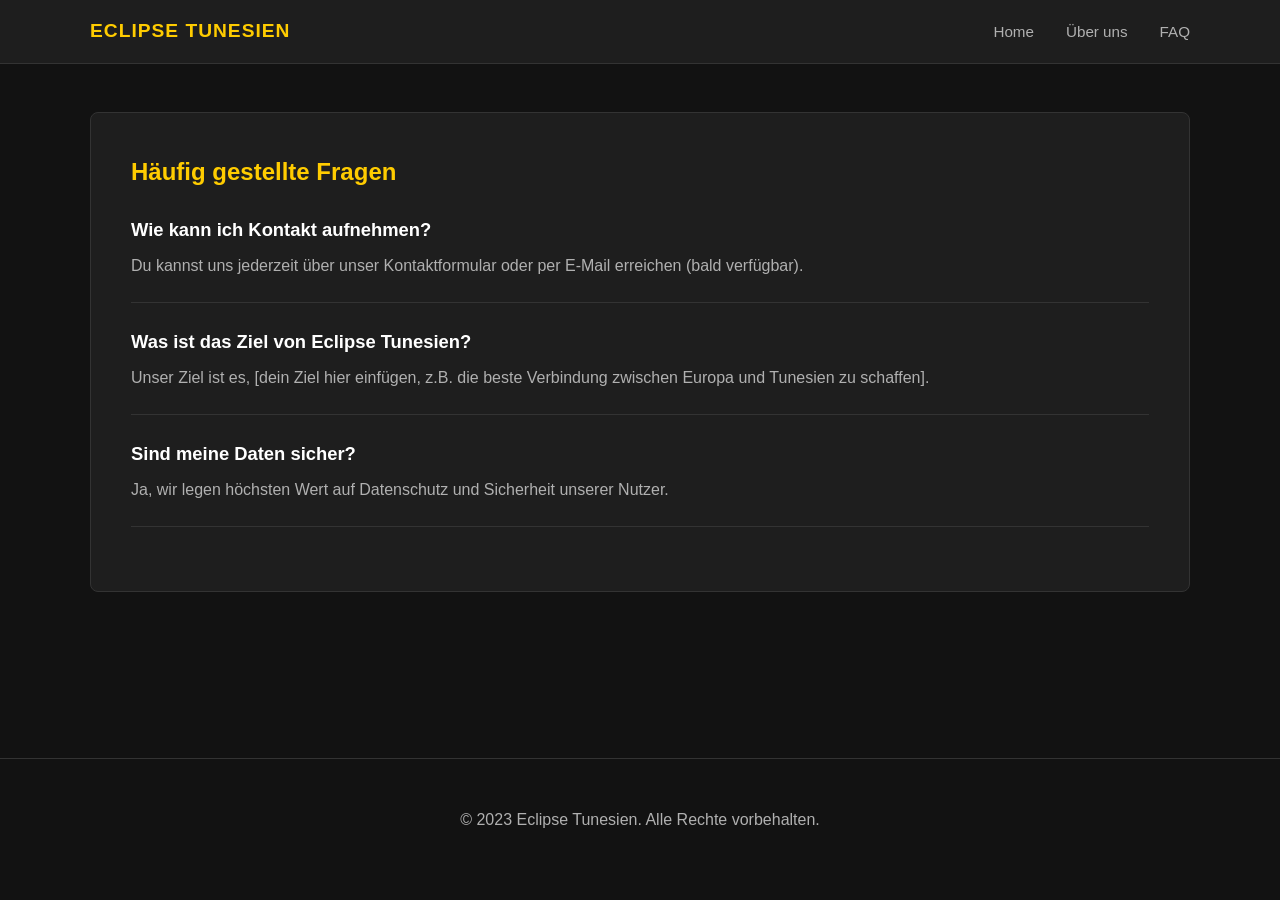
==== faq.html @ 624659aa "First draft to see if it works. Added index.html, style.css, ueber-uns.html and faq.html files." ====
<!DOCTYPE html>
<html lang="de">
<head>
    <meta charset="UTF-8">
    <meta name="viewport" content="width=device-width, initial-scale=1.0">
    <title>Eclipse Tunesien | FAQ</title>
    <link rel="stylesheet" href="style.css">
</head>
<body>
    <header>
        <nav>
            <div class="logo">Eclipse Tunesien</div>
            <ul>
                <li><a href="index.html">Home</a></li>
                <li><a href="ueber-uns.html">Über uns</a></li>
                <li><a href="faq.html">FAQ</a></li>
            </ul>
        </nav>
    </header>

    <main>
        <section class="content-card">
            <h1>Häufig gestellte Fragen</h1>
            
            <div class="faq-item">
                <h3>Wie kann ich Kontakt aufnehmen?</h3>
                <p>Du kannst uns jederzeit über unser Kontaktformular oder per E-Mail erreichen (bald verfügbar).</p>
            </div>

            <div class="faq-item">
                <h3>Was ist das Ziel von Eclipse Tunesien?</h3>
                <p>Unser Ziel ist es, [dein Ziel hier einfügen, z.B. die beste Verbindung zwischen Europa und Tunesien zu schaffen].</p>
            </div>

            <div class="faq-item">
                <h3>Sind meine Daten sicher?</h3>
                <p>Ja, wir legen höchsten Wert auf Datenschutz und Sicherheit unserer Nutzer.</p>
            </div>
        </section>
    </main>

    <footer>
        <p>&copy; 2023 Eclipse Tunesien. Alle Rechte vorbehalten.</p>
    </footer>
</body>
</html>
---- style.css ----
/* Modernes & Schlichtes Farb-Theme: Dunkelgrau, Weiß, Gelb */
:root {
    --primary-bg: #121212;       /* Sehr dunkles Grau (Hintergrund) */
    --secondary-bg: #1e1e1e;     /* Etwas helleres Grau (Cards/Nav) */
    --accent-color: #ffcc00;     /* Modernes, sattes Gelb */
    --text-main: #ffffff;        /* Reinweiß für Haupttext */
    --text-muted: #b0b0b0;       /* Hellgrau für Nebentext */
    --border-color: #333333;     /* Dunkle Trennlinien */
}

* {
    margin: 0;
    padding: 0;
    box-sizing: border-box;
}

body {
    font-family: 'Inter', -apple-system, BlinkMacSystemFont, 'Segoe UI', Roboto, sans-serif;
    line-height: 1.6;
    color: var(--text-main);
    background-color: var(--primary-bg);
    display: flex;
    flex-direction: column;
    min-height: 100vh;
}

/* Header & Navigation */
header {
    background-color: var(--secondary-bg);
    padding: 1rem 0;
    border-bottom: 1px solid var(--border-color);
}

nav {
    display: flex;
    justify-content: space-between;
    align-items: center;
    width: 90%;
    max-width: 1100px;
    margin: 0 auto;
}

.logo {
    font-size: 1.2rem;
    font-weight: 700;
    color: var(--accent-color);
    text-transform: uppercase;
    letter-spacing: 1px;
}

nav ul {
    display: flex;
    list-style: none;
}

nav ul li {
    margin-left: 2rem;
}

nav ul li a {
    color: var(--text-muted);
    text-decoration: none;
    font-size: 0.95rem;
    font-weight: 500;
    transition: color 0.2s ease;
}

nav ul li a:hover {
    color: var(--accent-color);
}

/* Main Content */
main {
    flex: 1;
    width: 90%;
    max-width: 1100px;
    margin: 3rem auto;
}

.hero {
    text-align: left; /* Schlichtere Ausrichtung */
    padding: 4rem 2rem;
    background-color: var(--secondary-bg);
    border-radius: 8px;
    margin-bottom: 2rem;
    border: 1px solid var(--border-color);
}

.hero h1 {
    font-size: 2.5rem;
    margin-bottom: 1rem;
    color: var(--text-main);
}

.hero p {
    font-size: 1.1rem;
    color: var(--text-muted);
}

.content-card {
    background-color: var(--secondary-bg);
    padding: 2.5rem;
    border-radius: 8px;
    border: 1px solid var(--border-color);
}

h1, h2, h3 {
    margin-bottom: 1.5rem;
    color: var(--text-main);
}

/* Akzent für Überschriften in Cards */
.content-card h1, .content-card h2 {
    color: var(--accent-color);
}

p {
    margin-bottom: 1.2rem;
    font-size: 1rem;
    color: var(--text-muted);
}

/* FAQ Styles */
.faq-item {
    margin-bottom: 1.5rem;
    padding-bottom: 1.5rem;
    border-bottom: 1px solid var(--border-color);
}

.faq-item h3 {
    color: var(--text-main);
    font-size: 1.15rem;
    margin-bottom: 0.5rem;
}

.faq-item p {
    margin-bottom: 0;
}

/* Footer */
footer {
    text-align: center;
    padding: 3rem 0;
    font-size: 0.85rem;
    color: var(--text-muted);
    border-top: 1px solid var(--border-color);
}

/* Responsive Design */
@media (max-width: 768px) {
    nav {
        flex-direction: column;
    }
    nav ul {
        margin-top: 1rem;
    }
    nav ul li {
        margin: 0 0.8rem;
    }
    .hero {
        text-align: center;
        padding: 3rem 1rem;
    }
    .hero h1 {
        font-size: 2rem;
    }
}
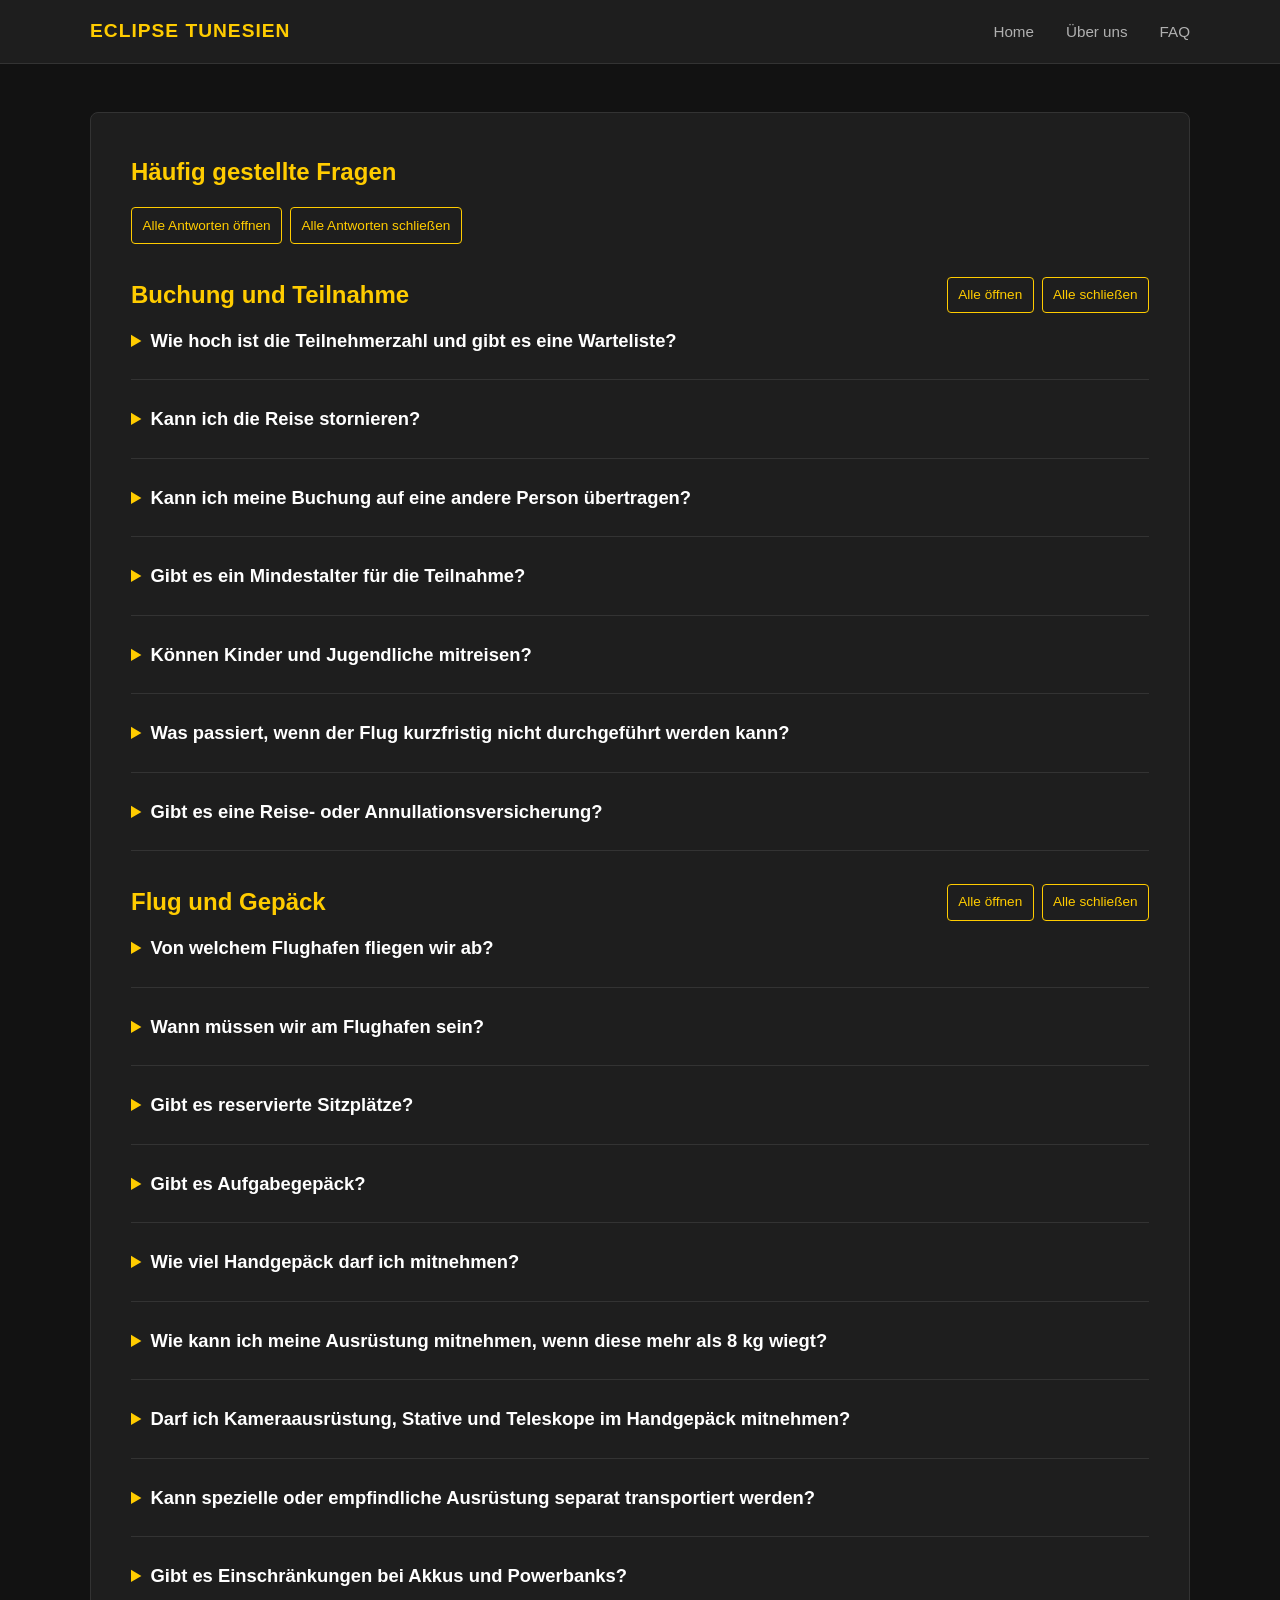
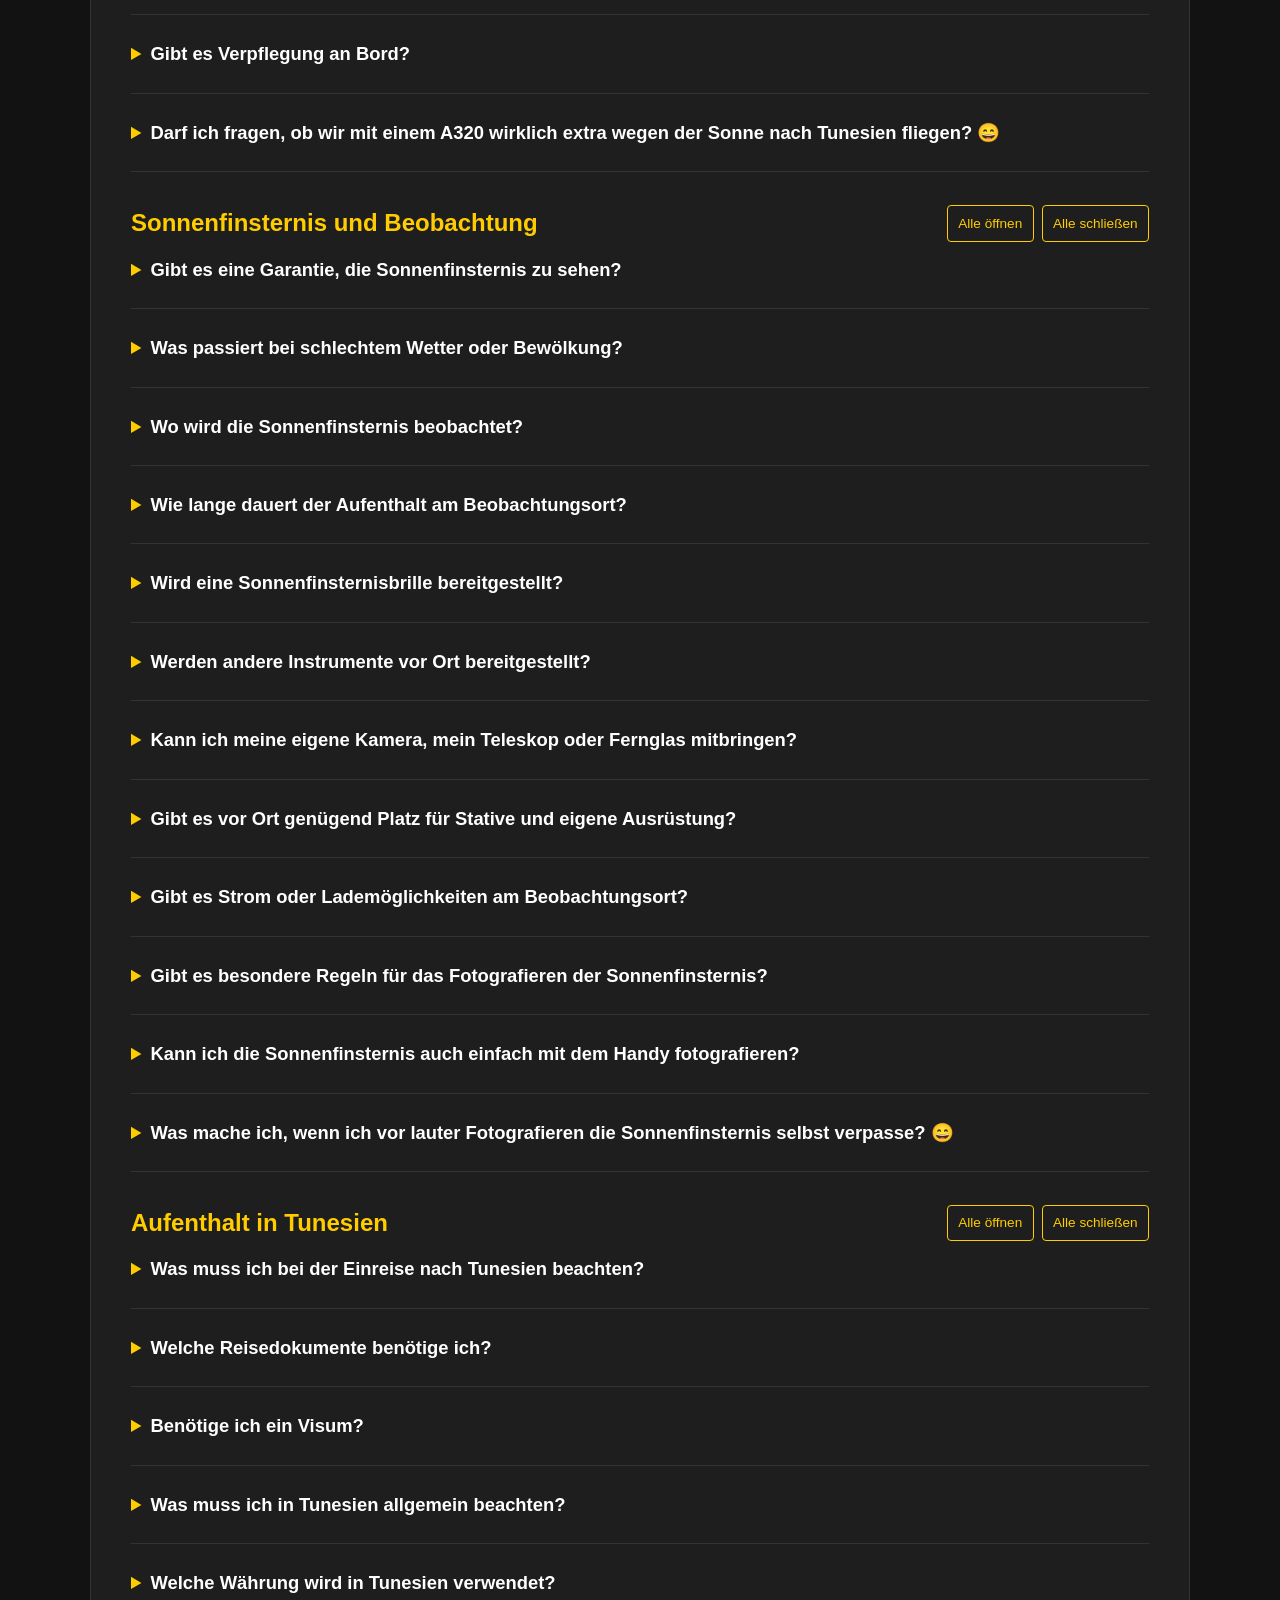
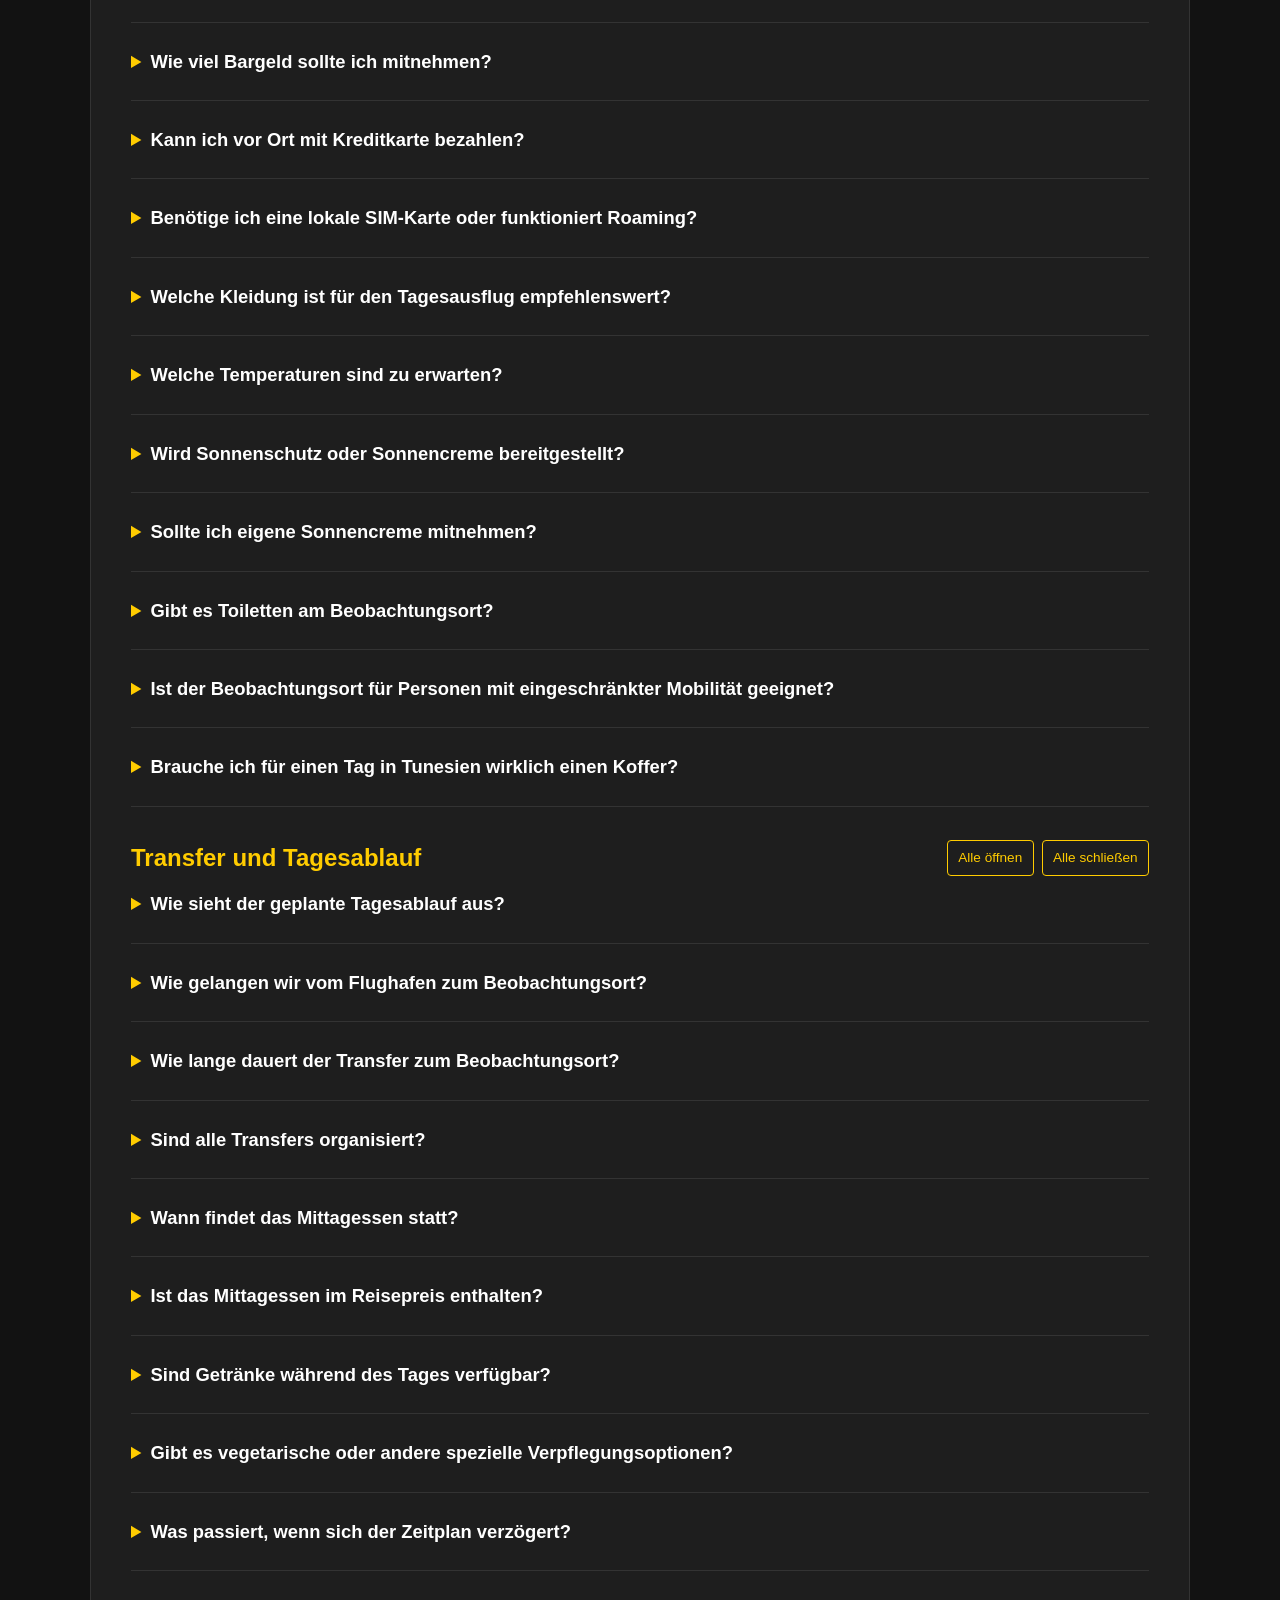
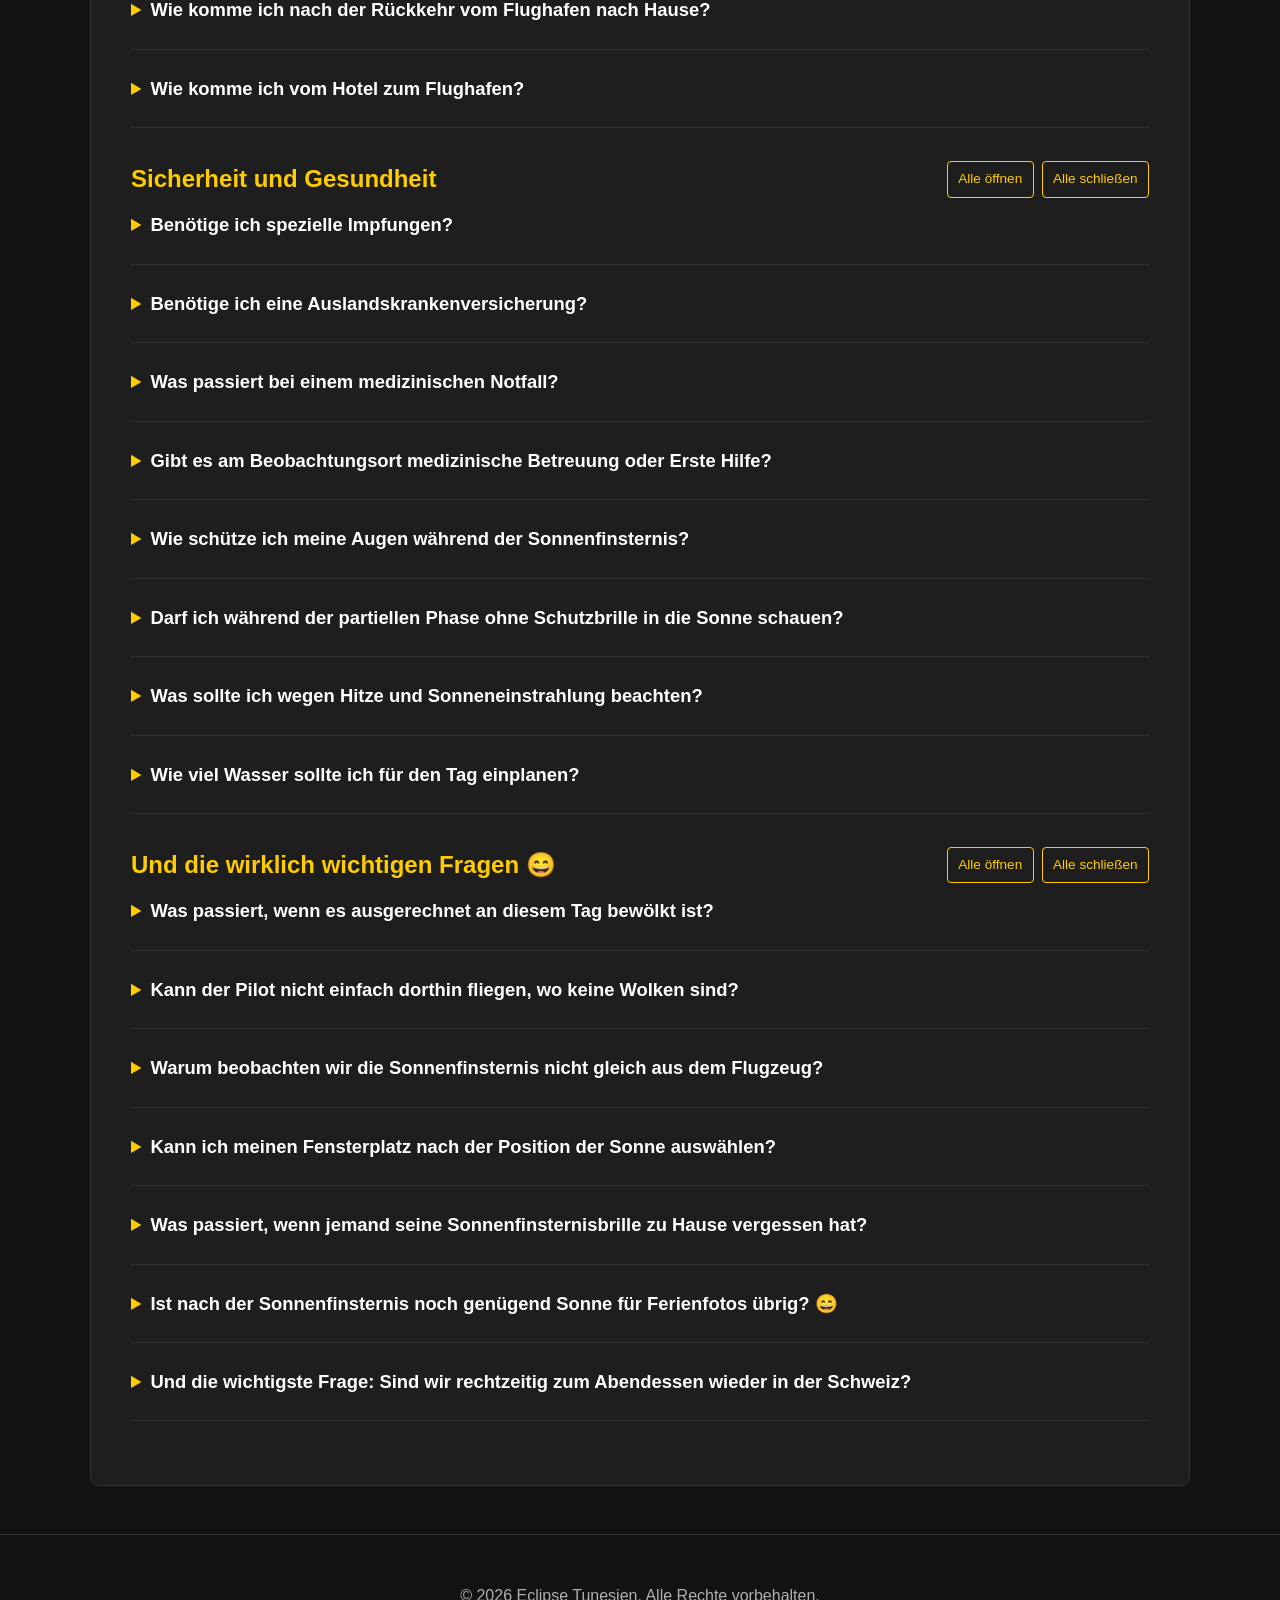
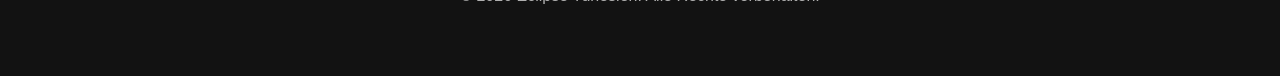
==== commit 0864111d: "Update FAQ section and styles; change copyright year to 2026" ====
--- a/faq.html
+++ b/faq.html
@@ -21,26 +21,388 @@
     <main>
         <section class="content-card">
             <h1>Häufig gestellte Fragen</h1>
-            
-            <div class="faq-item">
-                <h3>Wie kann ich Kontakt aufnehmen?</h3>
-                <p>Du kannst uns jederzeit über unser Kontaktformular oder per E-Mail erreichen (bald verfügbar).</p>
+            <div class="faq-controls faq-controls-global" role="group" aria-label="Alle FAQ-Antworten">
+                <button type="button" data-faq-action="open" data-faq-scope="all">Alle Antworten öffnen</button>
+                <button type="button" data-faq-action="close" data-faq-scope="all">Alle Antworten schließen</button>
             </div>
 
-            <div class="faq-item">
-                <h3>Was ist das Ziel von Eclipse Tunesien?</h3>
-                <p>Unser Ziel ist es, [dein Ziel hier einfügen, z.B. die beste Verbindung zwischen Europa und Tunesien zu schaffen].</p>
-            </div>
-
-            <div class="faq-item">
-                <h3>Sind meine Daten sicher?</h3>
-                <p>Ja, wir legen höchsten Wert auf Datenschutz und Sicherheit unserer Nutzer.</p>
-            </div>
+            <section class="faq-category" aria-labelledby="faq-buchung">
+                <div class="faq-category-header">
+                    <h2 id="faq-buchung">Buchung und Teilnahme</h2>
+                    <div class="faq-controls" role="group" aria-label="Antworten in Buchung und Teilnahme">
+                        <button type="button" data-faq-action="open">Alle öffnen</button>
+                        <button type="button" data-faq-action="close">Alle schließen</button>
+                    </div>
+                </div>
+                <details class="faq-item">
+                    <summary>Wie hoch ist die Teilnehmerzahl und gibt es eine Warteliste?</summary>
+                    <p>Die Anzahl Plätze ist auf 180 Personen begrenzt. Die Anmeldungen werden in der Reihenfolge ihres Zahlungseingangs berücksichtigt. Sobald der Flug ausgebucht ist, können wir keine weiteren Anmeldungen mehr entgegen nehmen.</p>
+                </details>
+                <details class="faq-item">
+                    <summary>Kann ich die Reise stornieren?</summary>
+                    <p>Die Anmeldung ist verbindlich, ein Rücktritt berechtigt nicht zur Rückerstattung der Kosten. Dafür empfehlen wir eine Reiseversicherung abzuschliessen. Wenn keine vorhanden ist, kann über Globetrotter diese dazugebucht werden.</p>
+                </details>
+                <details class="faq-item">
+                    <summary>Kann ich meine Buchung auf eine andere Person übertragen?</summary>
+                    <p>TBD</p>
+                </details>
+                <details class="faq-item">
+                    <summary>Gibt es ein Mindestalter für die Teilnahme?</summary>
+                    <p>Ein Mindestalter gibt es nicht, Minderjährige müssen einfach von mindestens einer Volljährigen Person begleitet werden. Unter 6 Jahren wird man aber vom Ereignis nicht genug mitbekommen, und die Reise könnte zu Anstrengend sein. Wir raten daher eher davon ab, ist aber ihn ihrem Ermessen.</p>
+                </details>
+                <details class="faq-item">
+                    <summary>Können Kinder und Jugendliche mitreisen?</summary>
+                    <p>Ja! Ab 6 Jahren kann diese Reise sicher auch für Kinder interessant sein. Wichtig ist einfach, dass sie von mindestens einer Volljährigen Person begleitet wird, welche die Verantwortung übernimmt.</p>
+                </details>
+                <details class="faq-item">
+                    <summary>Was passiert, wenn der Flug kurzfristig nicht durchgeführt werden kann?</summary>
+                    <p>Sollte die Reise beispielsweise aus betrieblichen, sicherheitsrelevanten oder anderen nicht beeinflussbaren Gründen nicht stattfinden können, informieren wir alle Teilnehmer so schnell wie möglich. Die finanziellen Regelungen richten sich nach den Buchungsbedingungen.</p>
+                </details>
+                <details class="faq-item">
+                    <summary>Gibt es eine Reise- oder Annullationsversicherung?</summary>
+                    <p>Wir empfehlen eine Reise- oder Annullationsversicherung abzuschliessen. Wenn diese nicht vorhanden ist, kann bei der Buchung direkt über Globetrotter eine dazugebucht werden.</p>
+                </details>
+            </section>
+
+            <section class="faq-category" aria-labelledby="faq-flug">
+                <div class="faq-category-header">
+                    <h2 id="faq-flug">Flug und Gepäck</h2>
+                    <div class="faq-controls" role="group" aria-label="Antworten in Flug und Gepäck">
+                        <button type="button" data-faq-action="open">Alle öffnen</button>
+                        <button type="button" data-faq-action="close">Alle schließen</button>
+                    </div>
+                </div>
+                <details class="faq-item">
+                    <summary>Von welchem Flughafen fliegen wir ab?</summary>
+                    <p>Der Abflug erfolgt ab Zürich Flughafen (ZRH). Die genauen Check-in-Zeiten und Treffpunkte werden rechtzeitig vor der Reise bekannt gegeben.</p>
+                </details>
+                <details class="faq-item">
+                    <summary>Wann müssen wir am Flughafen sein?</summary>
+                    <p>Da wir einen sehr frühen Flug haben, sollten zwei Stunden vor dem Boarding am Flughafen reichen.</p>
+                </details>
+                <details class="faq-item">
+                    <summary>Gibt es reservierte Sitzplätze?</summary>
+                    <p>Es gibt keine feste Sitzplatzreservierung. Beim Check-In wird darauf geachtet, dass Personen die zusammen sitzen möchten, dies auch tun können. Garantieren können wir es jedoch nicht.</p>
+                </details>
+                <details class="faq-item">
+                    <summary>Gibt es Aufgabegepäck?</summary>
+                    <p>Nein. Für diese Tagesreise ist kein Aufgabegepäck vorgesehen. Das gesamte Gepäck muss innerhalb der kommunizierten Handgepäckbestimmungen mitgeführt werden. Um keine Zeit in Sfax zu verlieren, wollen wir nicht auf die Ankunft von Aufgabegepäck warten.</p>
+                </details>
+                <details class="faq-item">
+                    <summary>Wie viel Handgepäck darf ich mitnehmen?</summary>
+                    <p>Es gibt kein aufgegebenes Gepäck. Pro Person sind ein Handgepäckstück bis 8 kg (Maximale Masse (Länge × Breite × Höhe): 55 x 40 x 20 cm) sowie ein persönlicher Gegenstand (zum Beispiel eine Handtasche) bis 3 kg erlaubt.</p>
+                </details>
+                <details class="faq-item">
+                    <summary>Wie kann ich meine Ausrüstung mitnehmen, wenn diese mehr als 8 kg wiegt?</summary>
+                    <p>Es gibt die Möglichkeit bei der Anmeldung anzugeben, ob mehr Gepäck benötigt wird. Es wird bestimmt Personen geben, die ihr Volumen nicht ausnutzen. Es gibt keine Garantie, wir werden aber versuchen eine Lösung zu finden. Bei Fragen nimm bitte vorab Kontakt mit uns auf. Insbesondere bei Teleskopen, Kameras und anderer astronomischer Ausrüstung versuchen wir, eine Lösung zu finden. Zusätzliche oder schwere Ausrüstung darf aber nicht unangemeldet zum Check-in mitgebracht werden.</p>
+                </details>
+                <details class="faq-item">
+                    <summary>Darf ich Kameraausrüstung, Stative und Teleskope im Handgepäck mitnehmen?</summary>
+                    <p>Grundsätzlich ja, sofern Grösse, Gewicht und Sicherheitsbestimmungen eingehalten werden. Bei grösseren Teleskopen, Stativen oder Spezialausrüstung bitten wir um vorgängige Anmeldung.</p>
+                </details>
+                <details class="faq-item">
+                    <summary>Kann spezielle oder empfindliche Ausrüstung separat transportiert werden?</summary>
+                    <p>Aktuell ist dafür nichts vorgesehen. Bei Bedarf kannst du mit uns Kontakt aufnehmen.</p>
+                </details>
+                <details class="faq-item">
+                    <summary>Gibt es Einschränkungen bei Akkus und Powerbanks?</summary>
+                    <p>Ja. Für Lithium-Akkus gelten besondere Luftfahrtbestimmungen. Am besten die Informationen der Fluggesellschaft beachten: INFORMATIONSBLATT Lithium-Ionen-/Metall-Batterien, Akkus und batteriebetriebene Geräte</p>
+                </details>
+                <details class="faq-item">
+                    <summary>Gibt es Verpflegung an Bord?</summary>
+                    <p>Auf dem Flug nach Sfax wird ein Frühstück serviert, da der Abflug sehr früh am Morgen ist. Auf dem Rückflug haben wir auf eine Verpflegung verzichtet, da wir vor dem Abflug noch gemeinsam ein Traditionelles Mittagessen in Sfax einnehmen dürfen. Snacks können bei den Flugbegleiter/innen gekauft werden. Wasser steht zur Verfügung, andere Softgetränke können ebenfalls gekauft werden.</p>
+                </details>
+                <details class="faq-item">
+                    <summary>Darf ich fragen, ob wir mit einem A320 wirklich extra wegen der Sonne nach Tunesien fliegen? 😄</summary>
+                    <p>Du darfst! Wenn du dich anmeldest, bist du gleich verrückt wie wir. Ob eine psychologische Betreuung notwendig ist, besprichst du am besten mit einem Arzt oder Apotheker! Wir sind aber auch für dich da!</p>
+                </details>
+            </section>
+
+            <section class="faq-category" aria-labelledby="faq-beobachtung">
+                <div class="faq-category-header">
+                    <h2 id="faq-beobachtung">Sonnenfinsternis und Beobachtung</h2>
+                    <div class="faq-controls" role="group" aria-label="Antworten in Sonnenfinsternis und Beobachtung">
+                        <button type="button" data-faq-action="open">Alle öffnen</button>
+                        <button type="button" data-faq-action="close">Alle schließen</button>
+                    </div>
+                </div>
+                <details class="faq-item">
+                    <summary>Gibt es eine Garantie, die Sonnenfinsternis zu sehen?</summary>
+                    <p>Leider nein. Die Sonnenfinsternis findet garantiert statt, aber ob wir sie sehen, entscheidet am Ende auch das Wetter. Wolken, Staub oder andere lokale Bedingungen können die Beobachtung beeinträchtigen. Die Reise wird als Tagesoperation durchgeführt. Kommt es nach Reiseantritt zu Verspätungen – etwa aus betrieblichen Gründen der Airline – und wird die Sonnenfinsternis dadurch verpasst, besteht kein Anspruch auf Rückerstattung des Reisepreises.</p>
+                </details>
+                <details class="faq-item">
+                    <summary>Was passiert bei schlechtem Wetter oder Bewölkung?</summary>
+                    <p>TBD</p>
+                </details>
+                <details class="faq-item">
+                    <summary>Wo wird die Sonnenfinsternis beobachtet?</summary>
+                    <p>Ort noch nicht genau bekannt. Infos folgen später.</p>
+                </details>
+                <details class="faq-item">
+                    <summary>Wie lange dauert der Aufenthalt am Beobachtungsort?</summary>
+                    <p>Wir werden voraussichtlich von xx:xx bis xx:xx am Beobachtungsort sein. Dies ist von vielen Faktoren Abhängig, sollte jedoch gemäss Plan die Zeit am Beobachtungsort sein.</p>
+                </details>
+                <details class="faq-item">
+                    <summary>Wird eine Sonnenfinsternisbrille bereitgestellt?</summary>
+                    <p>Der Anbieter des Vorort Arrangements stellt Sonnenfinsternisbrille bereit. Wir empfehlen jedoch eigene in genügender Zahl mitzunehmen.</p>
+                </details>
+                <details class="faq-item">
+                    <summary>Werden andere Instrumente vor Ort bereitgestellt?</summary>
+                    <p>Nein, es werden keine Instrumente vor Ort bereitgestellt.</p>
+                </details>
+                <details class="faq-item">
+                    <summary>Kann ich meine eigene Kamera, mein Teleskop oder Fernglas mitbringen?</summary>
+                    <p>Wenn dies in das Handgepäck passt, ist dies möglich. Es müssen einfach die Bedingungen für das Handgepäck berücksichtigt werden. Sollest du mehr Gepäck mitnehmen wollen, ist dies in der Anmeldung zu vermerken, und wir werden schauen, was möglich ist, können jedoch nichts versprechen. Wenn man in einer Gruppe reist, können ggf. auch Geräte auch mehrere Personen verteilt werden.</p>
+                </details>
+                <details class="faq-item">
+                    <summary>Gibt es vor Ort genügend Platz für Stative und eigene Ausrüstung?</summary>
+                    <p>Der Anbieter des Vorort Arrangements kümmert sich um einen geeigneten Ort, und reserviert diesen für unsere Gruppe. Es sollte daher genug Platz haben, Garantien können wir aber hier keine Übernehmen, wir werden aber sicher Möglichkeiten finden.</p>
+                </details>
+                <details class="faq-item">
+                    <summary>Gibt es Strom oder Lademöglichkeiten am Beobachtungsort?</summary>
+                    <p>Davon ist nicht auszugehen. Sollte hierfür Bedarf bestehen, können wir prüfen, ob der Anbieter des Vorort Arrangements etwas zur Verfügung stellen kann, Kosten müssen aber selber übernommen werden.</p>
+                </details>
+                <details class="faq-item">
+                    <summary>Gibt es besondere Regeln für das Fotografieren der Sonnenfinsternis?</summary>
+                    <p>TBD</p>
+                </details>
+                <details class="faq-item">
+                    <summary>Kann ich die Sonnenfinsternis auch einfach mit dem Handy fotografieren?</summary>
+                    <p>Grundsätzlich ja. Für wirklich gute Aufnahmen braucht es aber etwas Vorbereitung und je nach gewünschtem Ergebnis zusätzliches Equipment. Und denkt daran: Die beste Kamera bringt wenig, wenn man das eigentliche Ereignis nur durch das Display gesehen hat.</p>
+                </details>
+                <details class="faq-item">
+                    <summary>Was mache ich, wenn ich vor lauter Fotografieren die Sonnenfinsternis selbst verpasse? 😄</summary>
+                    <p>Grundsätzlich ja. Für wirklich gute Aufnahmen braucht es aber etwas Vorbereitung und je nach gewünschtem Ergebnis zusätzliches Equipment. Und denkt daran: Die beste Kamera bringt wenig, wenn man das eigentliche Ereignis nur durch das Display gesehen hat. Und sonst gibt es die Möglichkeit in 2028 in Australien die nächste Sonnenfinsternis zu beobachten. Du solltest aber schnell Buchen!</p>
+                </details>
+            </section>
+
+            <section class="faq-category" aria-labelledby="faq-tunesien">
+                <div class="faq-category-header">
+                    <h2 id="faq-tunesien">Aufenthalt in Tunesien</h2>
+                    <div class="faq-controls" role="group" aria-label="Antworten in Aufenthalt in Tunesien">
+                        <button type="button" data-faq-action="open">Alle öffnen</button>
+                        <button type="button" data-faq-action="close">Alle schließen</button>
+                    </div>
+                </div>
+                <details class="faq-item">
+                    <summary>Was muss ich bei der Einreise nach Tunesien beachten?</summary>
+                    <p>Wir bewegen uns als organisierte Gruppe und Transfers sowie der Aufenthalt am Beobachtungsort sind geplant. Grundsätzlich sollten lokale Regeln und kulturelle Gepflogenheiten respektiert sowie Anweisungen unserer Reiseleitung und der lokalen Behörden beachtet werden.</p>
+                    <p>Das Eidgenössische Departement für auswärtige Angelegenheiten (EDA) beurteilt Reisen nach Tunesien grundsätzlich als sicher, weist aber unter anderem auf eine angespannte politische Lage sowie regionale Sicherheitsrisiken hin. Wir empfehlen, vor der Reise nochmals die aktuellen Reisehinweise zu prüfen: <a href="https://www.eda.admin.ch/de/reisehinweise-fuer-tunesien">Reisehinweise des EDA für Tunesien</a>.</p>
+                </details>
+                <details class="faq-item">
+                    <summary>Welche Reisedokumente benötige ich?</summary>
+                    <p>Die konkreten Einreisebestimmungen werden vor der Reise nochmals kommuniziert. Jeder Teilnehmer ist grundsätzlich selbst dafür verantwortlich, ein für die Einreise gültiges Reisedokument mitzuführen.</p>
+                </details>
+                <details class="faq-item">
+                    <summary>Benötige ich ein Visum?</summary>
+                    <p>TBD</p>
+                </details>
+                <details class="faq-item">
+                    <summary>Was muss ich in Tunesien allgemein beachten?</summary>
+                    <p>TBD</p>
+                </details>
+                <details class="faq-item">
+                    <summary>Welche Währung wird in Tunesien verwendet?</summary>
+                    <p>Die Landeswährung ist der tunesische Dinar (TND). Da Transfers und Mittagessen organisiert sind, sollte für diesen Tagesausflug nur wenig zusätzliches Geld benötigt werden. Etwas Bargeld für persönliche Ausgaben, Getränke oder kleine Einkäufe kann trotzdem sinnvoll sein.</p>
+                </details>
+                <details class="faq-item">
+                    <summary>Wie viel Bargeld sollte ich mitnehmen?</summary>
+                    <p>Wir würden keinen grösseren Bargeldbetrag empfehlen. [Betrag nach Klärung des Programms definieren] sollte für persönliche Kleinausgaben grundsätzlich ausreichen.</p>
+                </details>
+                <details class="faq-item">
+                    <summary>Kann ich vor Ort mit Kreditkarte bezahlen?</summary>
+                    <p>TBD</p>
+                </details>
+                <details class="faq-item">
+                    <summary>Benötige ich eine lokale SIM-Karte oder funktioniert Roaming?</summary>
+                    <p>Das ist abhängig von deinem Anbieter, prüfe deine Bedingungen. Aber in der Regel macht es Sinn, einen kleines Guthaben mit einer eSIM bereitzuhalten, um aktuelle Karten oder Wetter Informationen, wie auch kleinere Abklärungen treffen zu können. Ein Möglicher Anbieter ist Airalo, oder ein entsprechendes Paket bei deinem Anbieter.</p>
+                </details>
+                <details class="faq-item">
+                    <summary>Welche Kleidung ist für den Tagesausflug empfehlenswert?</summary>
+                    <p>TBD</p>
+                </details>
+                <details class="faq-item">
+                    <summary>Welche Temperaturen sind zu erwarten?</summary>
+                    <p>TBD</p>
+                </details>
+                <details class="faq-item">
+                    <summary>Wird Sonnenschutz oder Sonnencreme bereitgestellt?</summary>
+                    <p>TBD</p>
+                </details>
+                <details class="faq-item">
+                    <summary>Sollte ich eigene Sonnencreme mitnehmen?</summary>
+                    <p>TBD</p>
+                </details>
+                <details class="faq-item">
+                    <summary>Gibt es Toiletten am Beobachtungsort?</summary>
+                    <p>TBD</p>
+                </details>
+                <details class="faq-item">
+                    <summary>Ist der Beobachtungsort für Personen mit eingeschränkter Mobilität geeignet?</summary>
+                    <p>Da wir die Bedingungen vor Ort schlecht einschätzen können, empfehlen wir diese Reise nicht für Personen mit einer eingeschränkten Mobilität.</p>
+                </details>
+                <details class="faq-item">
+                    <summary>Brauche ich für einen Tag in Tunesien wirklich einen Koffer?</summary>
+                    <p>Nein, wir empfehlen nur das nötigste mitzunehmen, einen Rucksack ist zudem viel praktischer.</p>
+                </details>
+            </section>
+
+            <section class="faq-category" aria-labelledby="faq-tagesablauf">
+                <div class="faq-category-header">
+                    <h2 id="faq-tagesablauf">Transfer und Tagesablauf</h2>
+                    <div class="faq-controls" role="group" aria-label="Antworten in Transfer und Tagesablauf">
+                        <button type="button" data-faq-action="open">Alle öffnen</button>
+                        <button type="button" data-faq-action="close">Alle schließen</button>
+                    </div>
+                </div>
+                <details class="faq-item">
+                    <summary>Wie sieht der geplante Tagesablauf aus?</summary>
+                    <p>TBD</p>
+                </details>
+                <details class="faq-item">
+                    <summary>Wie gelangen wir vom Flughafen zum Beobachtungsort?</summary>
+                    <p>Nach der Ankunft in Tunesien reisen wir gemeinsam mit organisiertem Transport zum Beobachtungsort. Eine individuelle Anreise ist nicht vorgesehen. Bitte bleibt zusammen, so dass wir niemanden zurück lassen.</p>
+                </details>
+                <details class="faq-item">
+                    <summary>Wie lange dauert der Transfer zum Beobachtungsort?</summary>
+                    <p>TBD</p>
+                </details>
+                <details class="faq-item">
+                    <summary>Sind alle Transfers organisiert?</summary>
+                    <p>Ja. Die notwendigen Transfers zwischen Flughafen, Beobachtungsort und den weiteren Programmpunkten werden organisiert.</p>
+                </details>
+                <details class="faq-item">
+                    <summary>Wann findet das Mittagessen statt?</summary>
+                    <p>TBD</p>
+                </details>
+                <details class="faq-item">
+                    <summary>Ist das Mittagessen im Reisepreis enthalten?</summary>
+                    <p>Ja, dies ist im Reisepreis enthalten.</p>
+                </details>
+                <details class="faq-item">
+                    <summary>Sind Getränke während des Tages verfügbar?</summary>
+                    <p>TBD</p>
+                </details>
+                <details class="faq-item">
+                    <summary>Gibt es vegetarische oder andere spezielle Verpflegungsoptionen?</summary>
+                    <p>Allergien, Unverträglichkeiten oder besondere Ernährungsbedürfnisse müssen uns 1 Monat vor der Reise mitgeteilt werden. Wir versuchen, diese entsprechend zu berücksichtigen. Im Formular für die Anmeldung kann dies ebenfalls bereits angegeben werden.</p>
+                </details>
+                <details class="faq-item">
+                    <summary>Was passiert, wenn sich der Zeitplan verzögert?</summary>
+                    <p>TBD</p>
+                </details>
+                <details class="faq-item">
+                    <summary>Wie komme ich nach der Rückkehr vom Flughafen nach Hause?</summary>
+                    <p>Die An- und Abreise zum Flughafen ist grundsätzlich Individuell. Sollte ein Hotel via Globetrotter gebucht werden, wird ein Shuttle organisiert, welcher im Hotelpreis enthalten ist.</p>
+                </details>
+                <details class="faq-item">
+                    <summary>Wie komme ich vom Hotel zum Flughafen?</summary>
+                    <p>Sollte ein Hotel via Globetrotter gebucht werden, wird ein Shuttle organisiert, welcher im Hotelpreis enthalten ist.</p>
+                </details>
+            </section>
+
+            <section class="faq-category" aria-labelledby="faq-sicherheit">
+                <div class="faq-category-header">
+                    <h2 id="faq-sicherheit">Sicherheit und Gesundheit</h2>
+                    <div class="faq-controls" role="group" aria-label="Antworten in Sicherheit und Gesundheit">
+                        <button type="button" data-faq-action="open">Alle öffnen</button>
+                        <button type="button" data-faq-action="close">Alle schließen</button>
+                    </div>
+                </div>
+                <details class="faq-item">
+                    <summary>Benötige ich spezielle Impfungen?</summary>
+                    <p>Für individuelle medizinische Empfehlungen sollte vor der Reise eine aktuelle reisemedizinische Beratung eingeholt werden. Anforderungen können zudem von persönlichen Umständen und dem Reiseverlauf abhängen.</p>
+                </details>
+                <details class="faq-item">
+                    <summary>Benötige ich eine Auslandskrankenversicherung?</summary>
+                    <p>Wir empfehlen dringend, vor der Reise zu prüfen, ob die eigene Kranken- oder Reiseversicherung Behandlungen und insbesondere allfällige Rücktransportkosten aus Tunesien abdeckt.</p>
+                </details>
+                <details class="faq-item">
+                    <summary>Was passiert bei einem medizinischen Notfall?</summary>
+                    <p>Da wir als organisierte Gruppe unterwegs sind, koordinieren wir in einem Notfall die notwendige Hilfe über den Anbieter vor Ort. Jeder Teilnehmer sollte trotzdem seine persönlichen Versicherungsinformationen und wichtige medizinische Angaben bei sich haben.</p>
+                </details>
+                <details class="faq-item">
+                    <summary>Gibt es am Beobachtungsort medizinische Betreuung oder Erste Hilfe?</summary>
+                    <p>Das ist nicht vorgesehen.</p>
+                </details>
+                <details class="faq-item">
+                    <summary>Wie schütze ich meine Augen während der Sonnenfinsternis?</summary>
+                    <p>Schaue nie direkt in die Sonne, sondern nur durch eine Zertifizierte Sonnenfinsternisbrille. Für Optische Instrumente sollten entsprechende Vorkehrungen getroffen werden.</p>
+                </details>
+                <details class="faq-item">
+                    <summary>Darf ich während der partiellen Phase ohne Schutzbrille in die Sonne schauen?</summary>
+                    <p>Nein, es sollte immer eine Sonnenfinsternisbrille verwendet werden!</p>
+                </details>
+                <details class="faq-item">
+                    <summary>Was sollte ich wegen Hitze und Sonneneinstrahlung beachten?</summary>
+                    <p>Schütze dich vor der Sonne mit Sonnenhut, entsprechender Kleidung und Sonnencrem. Trinke genug Wasser.</p>
+                </details>
+                <details class="faq-item">
+                    <summary>Wie viel Wasser sollte ich für den Tag einplanen?</summary>
+                    <p>Für genügend Wasser sollte immer gesorgt sein. Es macht aber Sinn, einen halben Liter oder Liter Wasser im persönlichen Gepäck mitzuführen. Beachte einfach die Sicherheitsbestimmungen, vielleicht das Wasser erst nach dem Sicherheitscheck auffüllen oder kaufen.</p>
+                </details>
+            </section>
+
+            <section class="faq-category" aria-labelledby="faq-wichtig">
+                <div class="faq-category-header">
+                    <h2 id="faq-wichtig">Und die wirklich wichtigen Fragen 😄</h2>
+                    <div class="faq-controls" role="group" aria-label="Antworten in den wirklich wichtigen Fragen">
+                        <button type="button" data-faq-action="open">Alle öffnen</button>
+                        <button type="button" data-faq-action="close">Alle schließen</button>
+                    </div>
+                </div>
+                <details class="faq-item">
+                    <summary>Was passiert, wenn es ausgerechnet an diesem Tag bewölkt ist?</summary>
+                    <p>Dann haben wir wirklich Pech. Da es im Hochsommer kaum Bewölkung oder Niederschlag gibt, kann nahezu das gesamte Tageslicht als direkte Sonnenscheindauer genutzt werden.</p>
+                </details>
+                <details class="faq-item">
+                    <summary>Kann der Pilot nicht einfach dorthin fliegen, wo keine Wolken sind?</summary>
+                    <p>Vielleicht, wenn wir ihn ganz nett fragen? Aber ob wir dann dort die Sonnenfinsternis sehen würden, wäre eine andere Frage.</p>
+                </details>
+                <details class="faq-item">
+                    <summary>Warum beobachten wir die Sonnenfinsternis nicht gleich aus dem Flugzeug?</summary>
+                    <p>Das ist wirklich eine sehr gute Frage. Das Flugzeug SOFIA (Stratospheric Observatory for Infrared Astronomy) war leider nicht mehr verfügbar. Und chair konnte uns leider kein Carbrio Flieger anbieten.</p>
+                </details>
+                <details class="faq-item">
+                    <summary>Kann ich meinen Fensterplatz nach der Position der Sonne auswählen?</summary>
+                    <p>Das ist exklusiv dem Organisations- Team vorenthalten 😉 . Aber wir hoffen wirklich darauf, dass wir vor der Sonnenfinsternis in Sfax ankommen!</p>
+                </details>
+                <details class="faq-item">
+                    <summary>Was passiert, wenn jemand seine Sonnenfinsternisbrille zu Hause vergessen hat?</summary>
+                    <p>Wir sollten sicher ein paar Brillen dabei haben, einfach herumfragen, viele teilen auch gerne.</p>
+                </details>
+                <details class="faq-item">
+                    <summary>Ist nach der Sonnenfinsternis noch genügend Sonne für Ferienfotos übrig? 😄</summary>
+                    <p>Das hoffen wir doch sehr! Es kommt einfach darauf an, wie viel Licht unsere Begleiter mit ihren Ausrüstungen einfangen.</p>
+                </details>
+                <details class="faq-item">
+                    <summary>Und die wichtigste Frage: Sind wir rechtzeitig zum Abendessen wieder in der Schweiz?</summary>
+                    <p>Kurz und knapp, ja, es gibt aber keine Garantie.</p>
+                </details>
+            </section>
         </section>
     </main>
 
+    <script>
+        document.querySelectorAll("[data-faq-action]").forEach((button) => {
+            button.addEventListener("click", () => {
+                const scope = button.dataset.faqScope === "all"
+                    ? document
+                    : button.closest(".faq-category");
+                if (!scope) {
+                    throw new Error("FAQ controls must be inside a FAQ category.");
+                }
+
+                const shouldOpen = button.dataset.faqAction === "open";
+                scope.querySelectorAll("details.faq-item").forEach((item) => {
+                    item.open = shouldOpen;
+                });
+            });
+        });
+    </script>
+
     <footer>
-        <p>&copy; 2023 Eclipse Tunesien. Alle Rechte vorbehalten.</p>
+        <p>&copy; 2026 Eclipse Tunesien. Alle Rechte vorbehalten.</p>
     </footer>
 </body>
 </html>
--- a/style.css
+++ b/style.css
@@ -121,19 +121,79 @@
 }
 
 /* FAQ Styles */
+.faq-category + .faq-category {
+    margin-top: 2rem;
+}
+
+.faq-category-header {
+    display: flex;
+    align-items: center;
+    justify-content: space-between;
+    flex-wrap: wrap;
+    gap: 0.75rem;
+    margin-bottom: 0.75rem;
+}
+
+.faq-category-header h2 {
+    margin-bottom: 0;
+}
+
+.faq-controls {
+    display: flex;
+    flex-wrap: wrap;
+    gap: 0.5rem;
+}
+
+.faq-controls-global {
+    margin: -0.5rem 0 2rem;
+}
+
+.faq-controls button {
+    padding: 0.4rem 0.65rem;
+    border: 1px solid var(--accent-color);
+    border-radius: 4px;
+    color: var(--accent-color);
+    background: transparent;
+    font: inherit;
+    font-size: 0.85rem;
+    cursor: pointer;
+}
+
+.faq-controls button:hover,
+.faq-controls button:focus-visible {
+    color: var(--primary-bg);
+    background-color: var(--accent-color);
+}
+
+.faq-controls button:focus-visible {
+    outline: 2px solid var(--accent-color);
+    outline-offset: 2px;
+}
+
 .faq-item {
     margin-bottom: 1.5rem;
     padding-bottom: 1.5rem;
     border-bottom: 1px solid var(--border-color);
 }
 
-.faq-item h3 {
+.faq-item summary {
     color: var(--text-main);
     font-size: 1.15rem;
-    margin-bottom: 0.5rem;
+    font-weight: 600;
+    cursor: pointer;
+}
+
+.faq-item summary::marker {
+    color: var(--accent-color);
+}
+
+.faq-item summary:focus-visible {
+    outline: 2px solid var(--accent-color);
+    outline-offset: 4px;
 }
 
 .faq-item p {
+    margin-top: 0.75rem;
     margin-bottom: 0;
 }
 
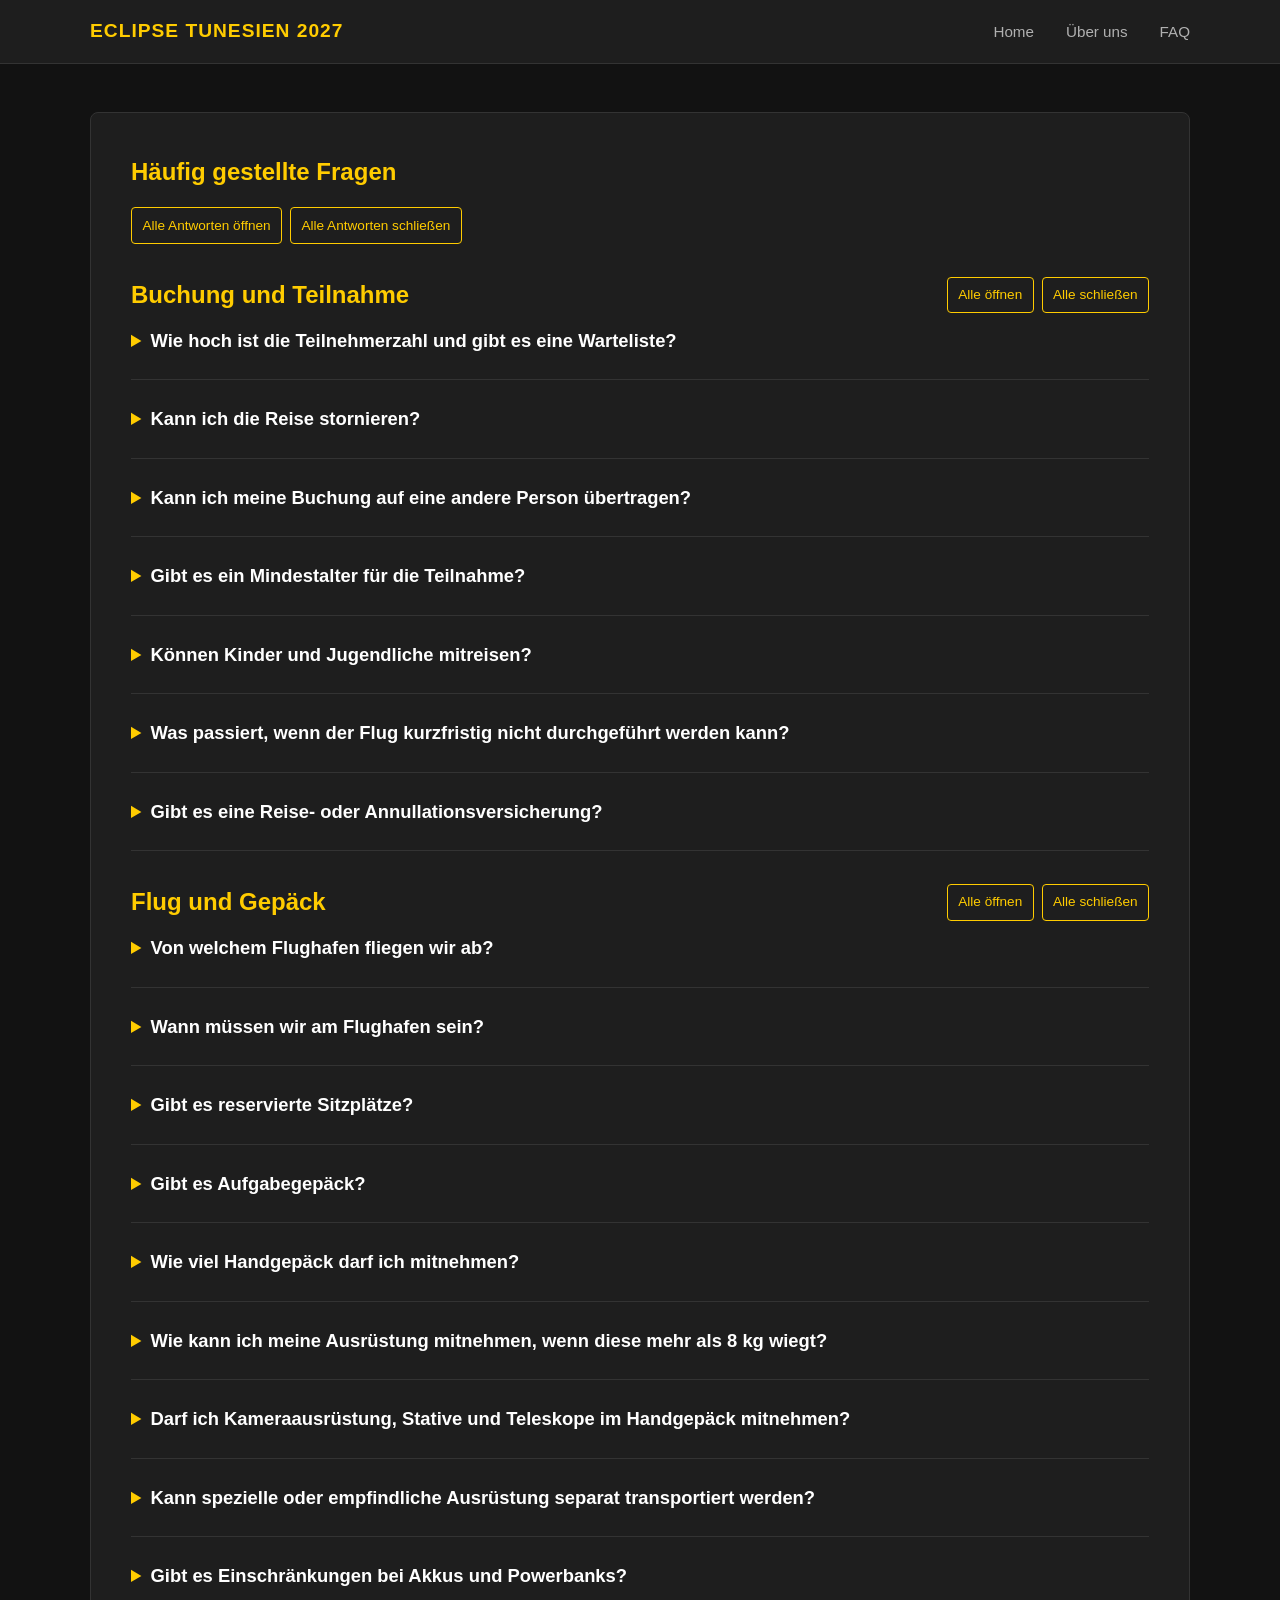
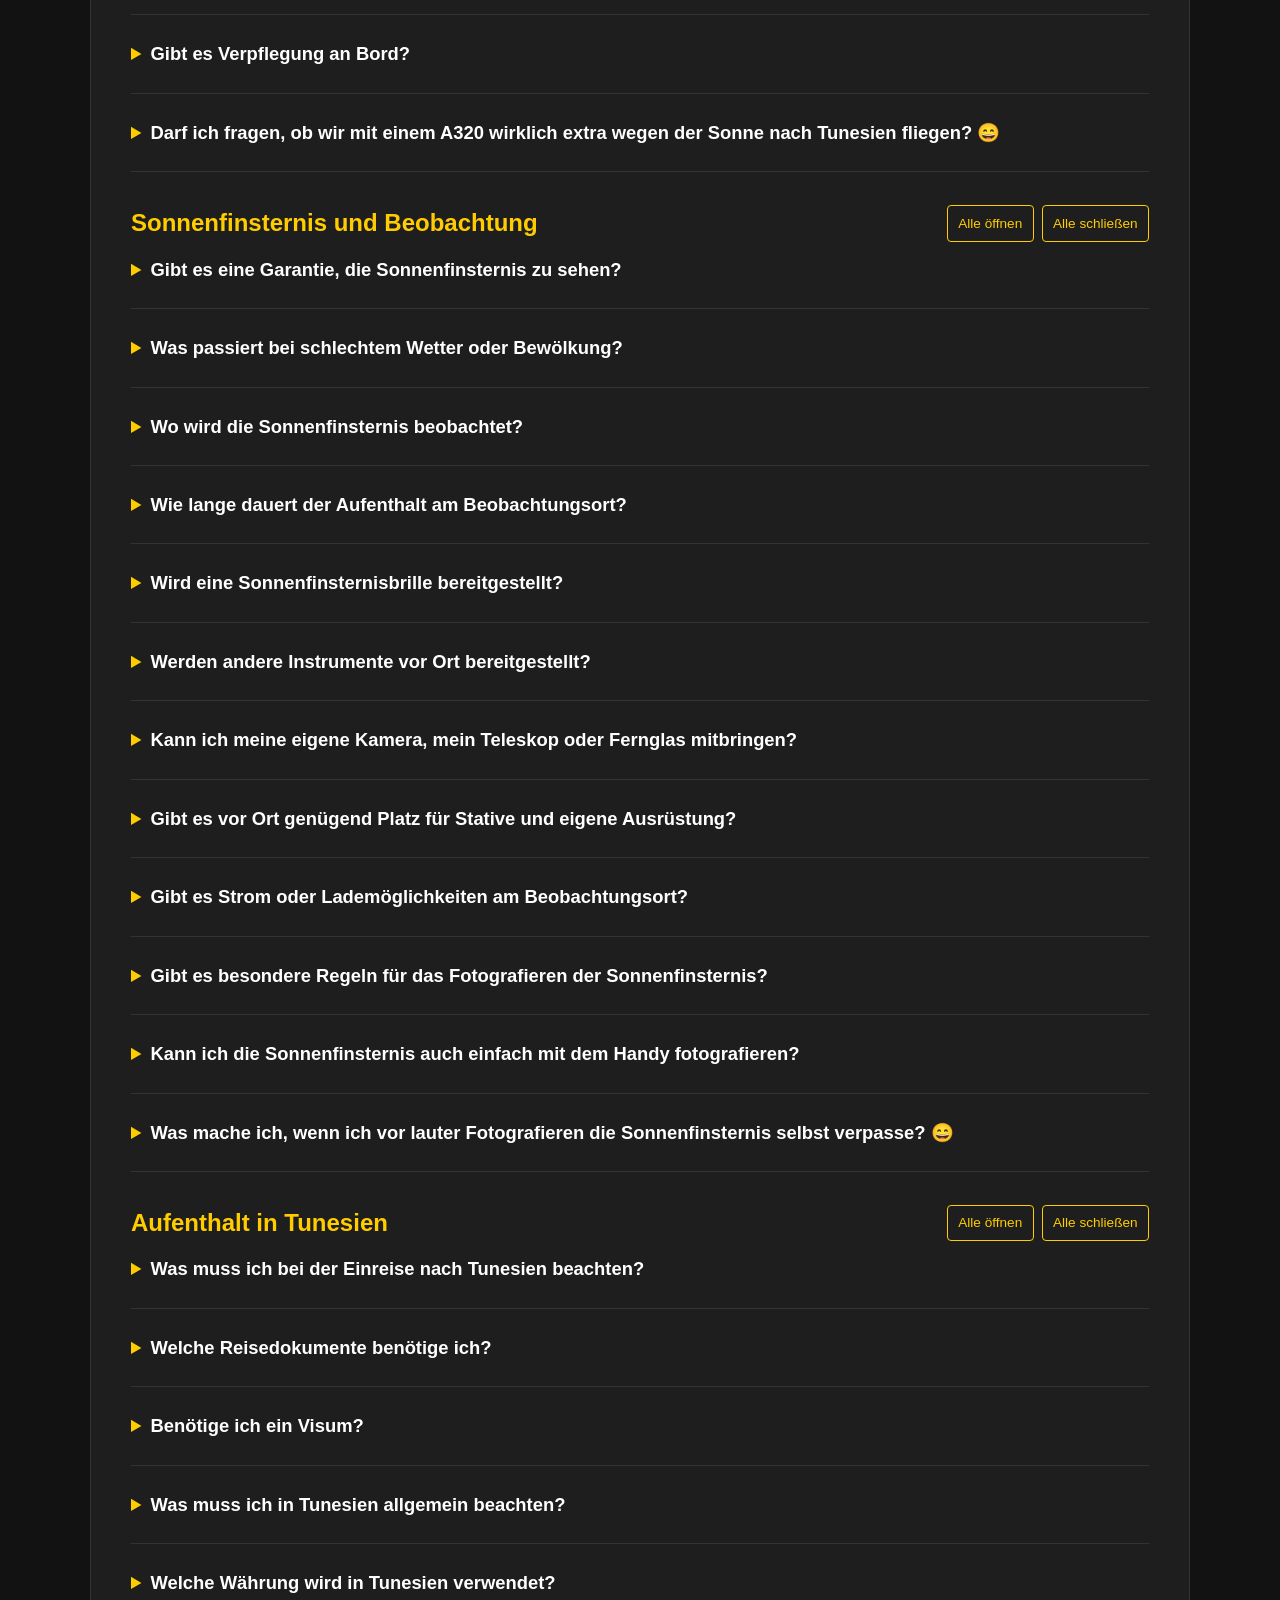
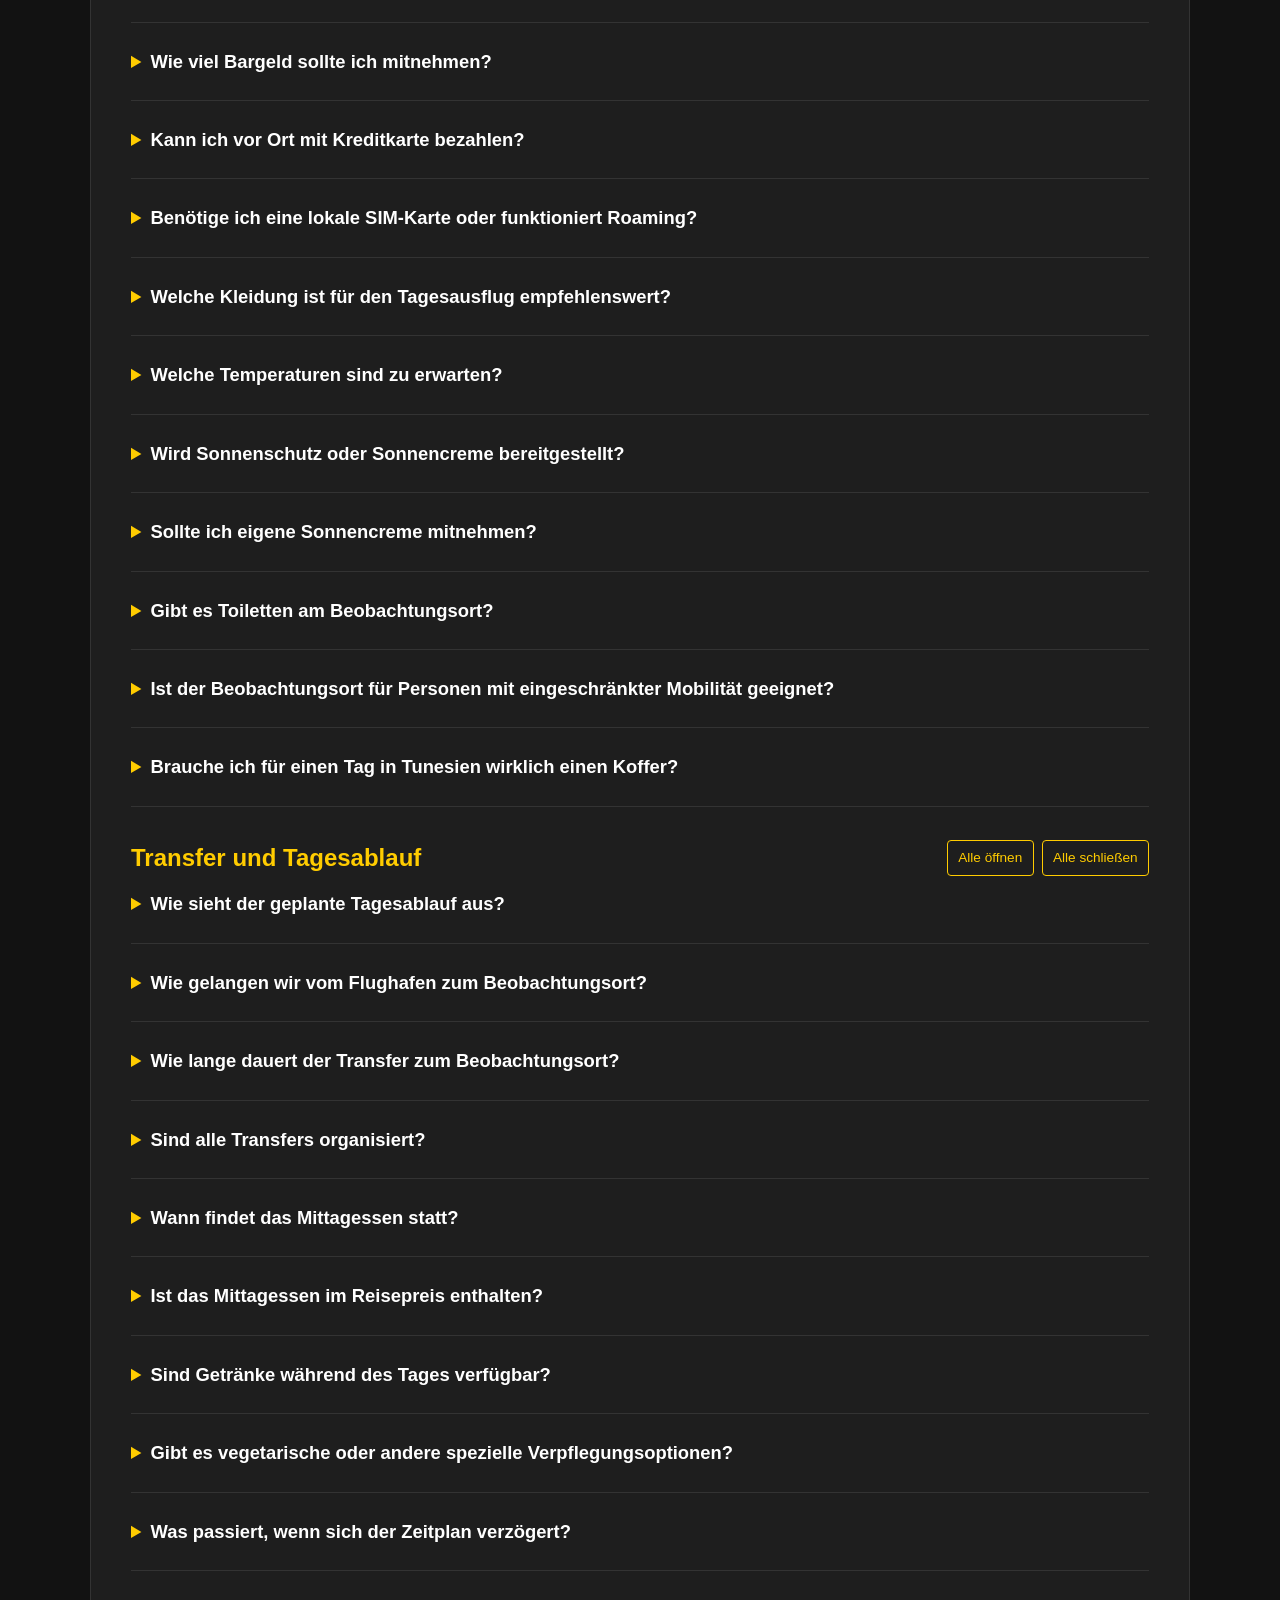
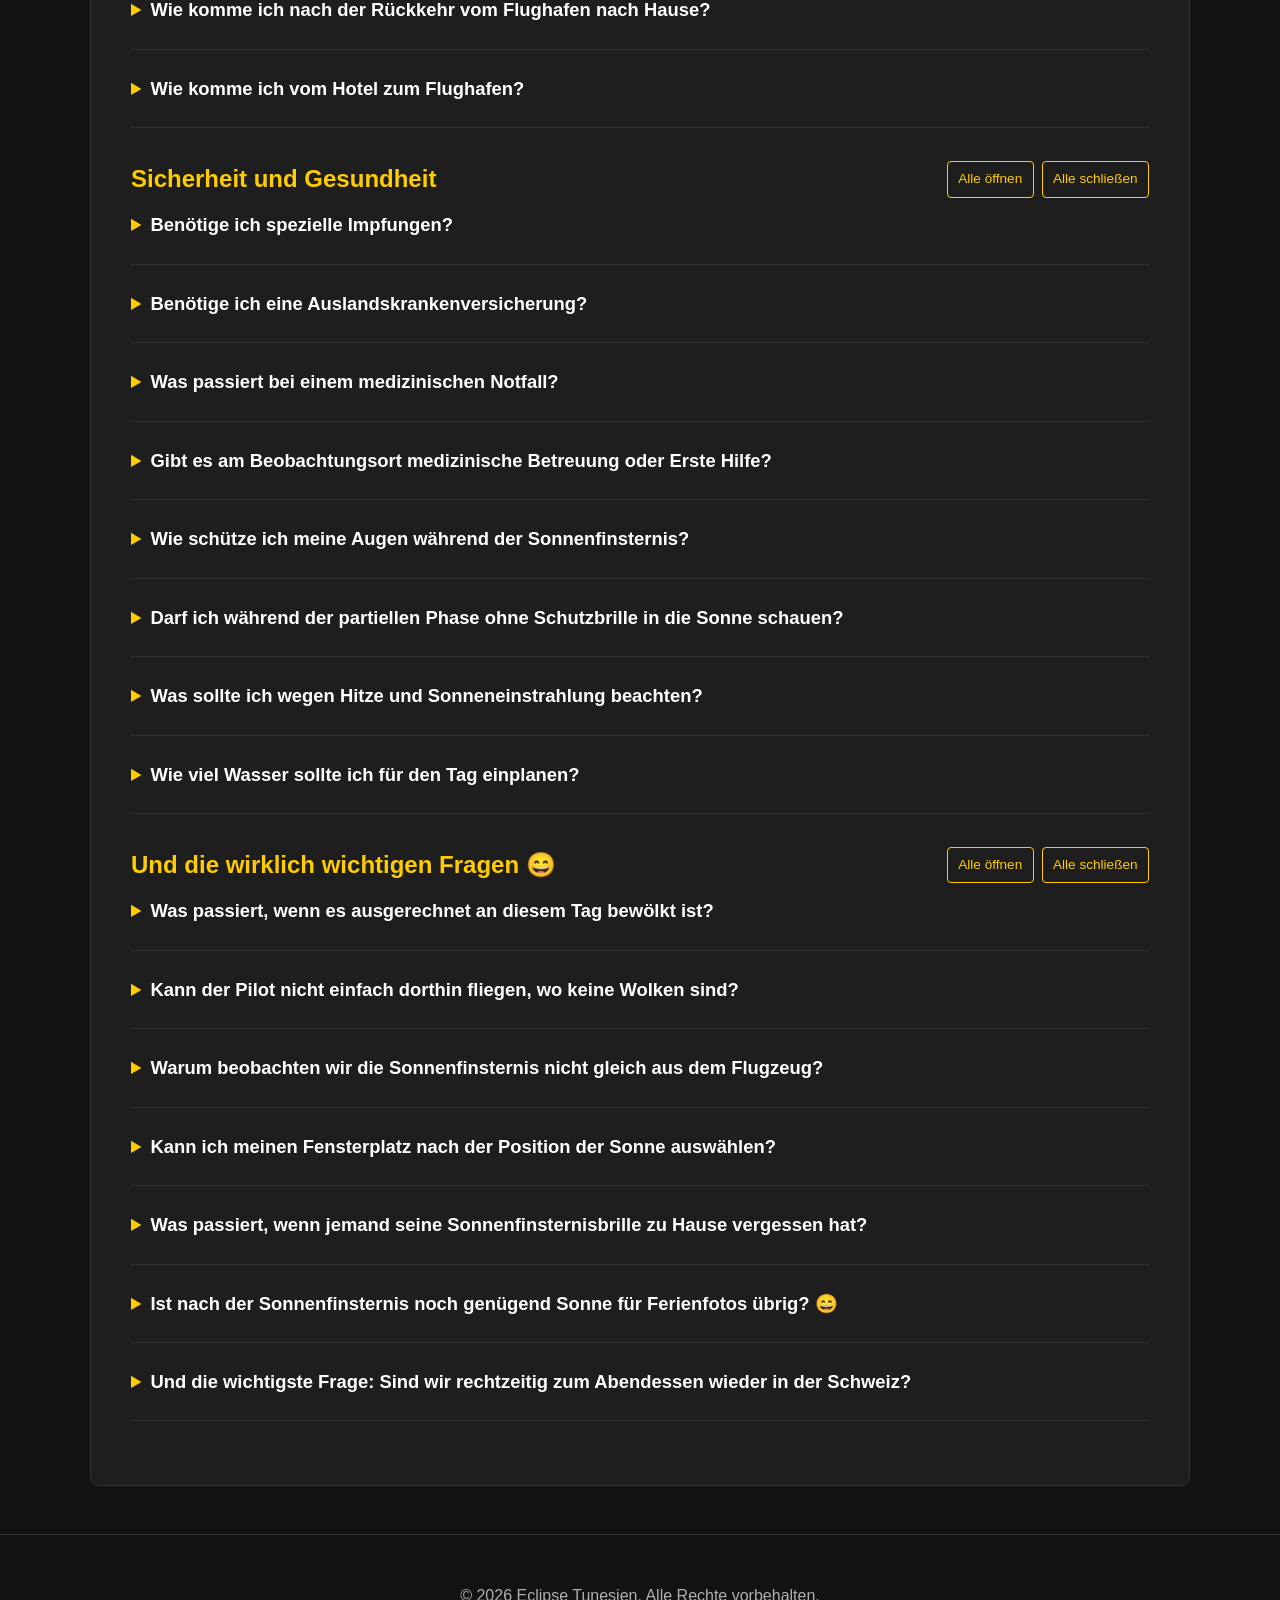
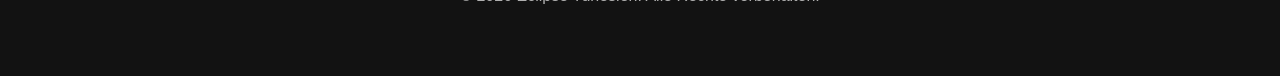
==== commit 986a3247: "Implement code changes to enhance functionality and improve performance" ====
--- a/faq.html
+++ b/faq.html
@@ -1,15 +1,18 @@
 <!DOCTYPE html>
 <html lang="de">
+
 <head>
     <meta charset="UTF-8">
     <meta name="viewport" content="width=device-width, initial-scale=1.0">
+    <link rel="icon" type="image/svg+xml" href="assets/favicon.svg">
     <title>Eclipse Tunesien | FAQ</title>
     <link rel="stylesheet" href="style.css">
 </head>
+
 <body>
     <header>
         <nav>
-            <div class="logo">Eclipse Tunesien</div>
+            <div class="logo">Eclipse Tunesien 2027</div>
             <ul>
                 <li><a href="index.html">Home</a></li>
                 <li><a href="ueber-uns.html">Über uns</a></li>
@@ -36,11 +39,15 @@
                 </div>
                 <details class="faq-item">
                     <summary>Wie hoch ist die Teilnehmerzahl und gibt es eine Warteliste?</summary>
-                    <p>Die Anzahl Plätze ist auf 180 Personen begrenzt. Die Anmeldungen werden in der Reihenfolge ihres Zahlungseingangs berücksichtigt. Sobald der Flug ausgebucht ist, können wir keine weiteren Anmeldungen mehr entgegen nehmen.</p>
+                    <p>Die Anzahl Plätze ist auf 180 Personen begrenzt. Die Anmeldungen werden in der Reihenfolge ihres
+                        Zahlungseingangs berücksichtigt. Sobald der Flug ausgebucht ist, können wir keine weiteren
+                        Anmeldungen mehr entgegen nehmen.</p>
                 </details>
                 <details class="faq-item">
                     <summary>Kann ich die Reise stornieren?</summary>
-                    <p>Die Anmeldung ist verbindlich, ein Rücktritt berechtigt nicht zur Rückerstattung der Kosten. Dafür empfehlen wir eine Reiseversicherung abzuschliessen. Wenn keine vorhanden ist, kann über Globetrotter diese dazugebucht werden.</p>
+                    <p>Die Anmeldung ist verbindlich, ein Rücktritt berechtigt nicht zur Rückerstattung der Kosten.
+                        Dafür empfehlen wir eine Reiseversicherung abzuschliessen. Wenn keine vorhanden ist, kann über
+                        Globetrotter diese dazugebucht werden.</p>
                 </details>
                 <details class="faq-item">
                     <summary>Kann ich meine Buchung auf eine andere Person übertragen?</summary>
@@ -48,19 +55,27 @@
                 </details>
                 <details class="faq-item">
                     <summary>Gibt es ein Mindestalter für die Teilnahme?</summary>
-                    <p>Ein Mindestalter gibt es nicht, Minderjährige müssen einfach von mindestens einer Volljährigen Person begleitet werden. Unter 6 Jahren wird man aber vom Ereignis nicht genug mitbekommen, und die Reise könnte zu Anstrengend sein. Wir raten daher eher davon ab, ist aber ihn ihrem Ermessen.</p>
+                    <p>Ein Mindestalter gibt es nicht, Minderjährige müssen einfach von mindestens einer Volljährigen
+                        Person begleitet werden. Unter 6 Jahren wird man aber vom Ereignis nicht genug mitbekommen, und
+                        die Reise könnte zu Anstrengend sein. Wir raten daher eher davon ab, ist aber ihn ihrem
+                        Ermessen.</p>
                 </details>
                 <details class="faq-item">
                     <summary>Können Kinder und Jugendliche mitreisen?</summary>
-                    <p>Ja! Ab 6 Jahren kann diese Reise sicher auch für Kinder interessant sein. Wichtig ist einfach, dass sie von mindestens einer Volljährigen Person begleitet wird, welche die Verantwortung übernimmt.</p>
+                    <p>Ja! Ab 6 Jahren kann diese Reise sicher auch für Kinder interessant sein. Wichtig ist einfach,
+                        dass sie von mindestens einer Volljährigen Person begleitet wird, welche die Verantwortung
+                        übernimmt.</p>
                 </details>
                 <details class="faq-item">
                     <summary>Was passiert, wenn der Flug kurzfristig nicht durchgeführt werden kann?</summary>
-                    <p>Sollte die Reise beispielsweise aus betrieblichen, sicherheitsrelevanten oder anderen nicht beeinflussbaren Gründen nicht stattfinden können, informieren wir alle Teilnehmer so schnell wie möglich. Die finanziellen Regelungen richten sich nach den Buchungsbedingungen.</p>
+                    <p>Sollte die Reise beispielsweise aus betrieblichen, sicherheitsrelevanten oder anderen nicht
+                        beeinflussbaren Gründen nicht stattfinden können, informieren wir alle Teilnehmer so schnell wie
+                        möglich. Die finanziellen Regelungen richten sich nach den Buchungsbedingungen.</p>
                 </details>
                 <details class="faq-item">
                     <summary>Gibt es eine Reise- oder Annullationsversicherung?</summary>
-                    <p>Wir empfehlen eine Reise- oder Annullationsversicherung abzuschliessen. Wenn diese nicht vorhanden ist, kann bei der Buchung direkt über Globetrotter eine dazugebucht werden.</p>
+                    <p>Wir empfehlen eine Reise- oder Annullationsversicherung abzuschliessen. Wenn diese nicht
+                        vorhanden ist, kann bei der Buchung direkt über Globetrotter eine dazugebucht werden.</p>
                 </details>
             </section>
 
@@ -74,31 +89,44 @@
                 </div>
                 <details class="faq-item">
                     <summary>Von welchem Flughafen fliegen wir ab?</summary>
-                    <p>Der Abflug erfolgt ab Zürich Flughafen (ZRH). Die genauen Check-in-Zeiten und Treffpunkte werden rechtzeitig vor der Reise bekannt gegeben.</p>
+                    <p>Der Abflug erfolgt ab Zürich Flughafen (ZRH). Die genauen Check-in-Zeiten und Treffpunkte werden
+                        rechtzeitig vor der Reise bekannt gegeben.</p>
                 </details>
                 <details class="faq-item">
                     <summary>Wann müssen wir am Flughafen sein?</summary>
-                    <p>Da wir einen sehr frühen Flug haben, sollten zwei Stunden vor dem Boarding am Flughafen reichen.</p>
+                    <p>Da wir einen sehr frühen Flug haben, sollten zwei Stunden vor dem Boarding am Flughafen reichen.
+                    </p>
                 </details>
                 <details class="faq-item">
                     <summary>Gibt es reservierte Sitzplätze?</summary>
-                    <p>Es gibt keine feste Sitzplatzreservierung. Beim Check-In wird darauf geachtet, dass Personen die zusammen sitzen möchten, dies auch tun können. Garantieren können wir es jedoch nicht.</p>
+                    <p>Es gibt keine feste Sitzplatzreservierung. Beim Check-In wird darauf geachtet, dass Personen die
+                        zusammen sitzen möchten, dies auch tun können. Garantieren können wir es jedoch nicht.</p>
                 </details>
                 <details class="faq-item">
                     <summary>Gibt es Aufgabegepäck?</summary>
-                    <p>Nein. Für diese Tagesreise ist kein Aufgabegepäck vorgesehen. Das gesamte Gepäck muss innerhalb der kommunizierten Handgepäckbestimmungen mitgeführt werden. Um keine Zeit in Sfax zu verlieren, wollen wir nicht auf die Ankunft von Aufgabegepäck warten.</p>
+                    <p>Nein. Für diese Tagesreise ist kein Aufgabegepäck vorgesehen. Das gesamte Gepäck muss innerhalb
+                        der kommunizierten Handgepäckbestimmungen mitgeführt werden. Um keine Zeit in Sfax zu verlieren,
+                        wollen wir nicht auf die Ankunft von Aufgabegepäck warten.</p>
                 </details>
                 <details class="faq-item">
                     <summary>Wie viel Handgepäck darf ich mitnehmen?</summary>
-                    <p>Es gibt kein aufgegebenes Gepäck. Pro Person sind ein Handgepäckstück bis 8 kg (Maximale Masse (Länge × Breite × Höhe): 55 x 40 x 20 cm) sowie ein persönlicher Gegenstand (zum Beispiel eine Handtasche) bis 3 kg erlaubt.</p>
+                    <p>Es gibt kein aufgegebenes Gepäck. Pro Person sind ein Handgepäckstück bis 8 kg (Maximale Masse
+                        (Länge × Breite × Höhe): 55 x 40 x 20 cm) sowie ein persönlicher Gegenstand (zum Beispiel eine
+                        Handtasche) bis 3 kg erlaubt.</p>
                 </details>
                 <details class="faq-item">
                     <summary>Wie kann ich meine Ausrüstung mitnehmen, wenn diese mehr als 8 kg wiegt?</summary>
-                    <p>Es gibt die Möglichkeit bei der Anmeldung anzugeben, ob mehr Gepäck benötigt wird. Es wird bestimmt Personen geben, die ihr Volumen nicht ausnutzen. Es gibt keine Garantie, wir werden aber versuchen eine Lösung zu finden. Bei Fragen nimm bitte vorab Kontakt mit uns auf. Insbesondere bei Teleskopen, Kameras und anderer astronomischer Ausrüstung versuchen wir, eine Lösung zu finden. Zusätzliche oder schwere Ausrüstung darf aber nicht unangemeldet zum Check-in mitgebracht werden.</p>
+                    <p>Es gibt die Möglichkeit bei der Anmeldung anzugeben, ob mehr Gepäck benötigt wird. Es wird
+                        bestimmt Personen geben, die ihr Volumen nicht ausnutzen. Es gibt keine Garantie, wir werden
+                        aber versuchen eine Lösung zu finden. Bei Fragen nimm bitte vorab Kontakt mit uns auf.
+                        Insbesondere bei Teleskopen, Kameras und anderer astronomischer Ausrüstung versuchen wir, eine
+                        Lösung zu finden. Zusätzliche oder schwere Ausrüstung darf aber nicht unangemeldet zum Check-in
+                        mitgebracht werden.</p>
                 </details>
                 <details class="faq-item">
                     <summary>Darf ich Kameraausrüstung, Stative und Teleskope im Handgepäck mitnehmen?</summary>
-                    <p>Grundsätzlich ja, sofern Grösse, Gewicht und Sicherheitsbestimmungen eingehalten werden. Bei grösseren Teleskopen, Stativen oder Spezialausrüstung bitten wir um vorgängige Anmeldung.</p>
+                    <p>Grundsätzlich ja, sofern Grösse, Gewicht und Sicherheitsbestimmungen eingehalten werden. Bei
+                        grösseren Teleskopen, Stativen oder Spezialausrüstung bitten wir um vorgängige Anmeldung.</p>
                 </details>
                 <details class="faq-item">
                     <summary>Kann spezielle oder empfindliche Ausrüstung separat transportiert werden?</summary>
@@ -106,15 +134,24 @@
                 </details>
                 <details class="faq-item">
                     <summary>Gibt es Einschränkungen bei Akkus und Powerbanks?</summary>
-                    <p>Ja. Für Lithium-Akkus gelten besondere Luftfahrtbestimmungen. Am besten die Informationen der Fluggesellschaft beachten: INFORMATIONSBLATT Lithium-Ionen-/Metall-Batterien, Akkus und batteriebetriebene Geräte</p>
+                    <p>Ja. Für Lithium-Akkus gelten besondere Luftfahrtbestimmungen. Am besten die Informationen der
+                        Fluggesellschaft beachten: INFORMATIONSBLATT Lithium-Ionen-/Metall-Batterien, Akkus und
+                        batteriebetriebene Geräte</p>
                 </details>
                 <details class="faq-item">
                     <summary>Gibt es Verpflegung an Bord?</summary>
-                    <p>Auf dem Flug nach Sfax wird ein Frühstück serviert, da der Abflug sehr früh am Morgen ist. Auf dem Rückflug haben wir auf eine Verpflegung verzichtet, da wir vor dem Abflug noch gemeinsam ein Traditionelles Mittagessen in Sfax einnehmen dürfen. Snacks können bei den Flugbegleiter/innen gekauft werden. Wasser steht zur Verfügung, andere Softgetränke können ebenfalls gekauft werden.</p>
-                </details>
-                <details class="faq-item">
-                    <summary>Darf ich fragen, ob wir mit einem A320 wirklich extra wegen der Sonne nach Tunesien fliegen? 😄</summary>
-                    <p>Du darfst! Wenn du dich anmeldest, bist du gleich verrückt wie wir. Ob eine psychologische Betreuung notwendig ist, besprichst du am besten mit einem Arzt oder Apotheker! Wir sind aber auch für dich da!</p>
+                    <p>Auf dem Flug nach Sfax wird ein Frühstück serviert, da der Abflug sehr früh am Morgen ist. Auf
+                        dem Rückflug haben wir auf eine Verpflegung verzichtet, da wir vor dem Abflug noch gemeinsam ein
+                        Traditionelles Mittagessen in Sfax einnehmen dürfen. Snacks können bei den Flugbegleiter/innen
+                        gekauft werden. Wasser steht zur Verfügung, andere Softgetränke können ebenfalls gekauft werden.
+                    </p>
+                </details>
+                <details class="faq-item">
+                    <summary>Darf ich fragen, ob wir mit einem A320 wirklich extra wegen der Sonne nach Tunesien
+                        fliegen? 😄</summary>
+                    <p>Du darfst! Wenn du dich anmeldest, bist du gleich verrückt wie wir. Ob eine psychologische
+                        Betreuung notwendig ist, besprichst du am besten mit einem Arzt oder Apotheker! Wir sind aber
+                        auch für dich da!</p>
                 </details>
             </section>
 
@@ -128,7 +165,13 @@
                 </div>
                 <details class="faq-item">
                     <summary>Gibt es eine Garantie, die Sonnenfinsternis zu sehen?</summary>
-                    <p>Leider nein. Die Sonnenfinsternis findet garantiert statt, aber ob wir sie sehen, entscheidet am Ende auch das Wetter. Wolken, Staub oder andere lokale Bedingungen können die Beobachtung beeinträchtigen. Die Reise wird als Tagesoperation durchgeführt. Kommt es nach Reiseantritt zu Verspätungen – etwa aus betrieblichen Gründen der Airline – und wird die Sonnenfinsternis dadurch verpasst, besteht kein Anspruch auf Rückerstattung des Reisepreises.</p>
+                    <p>Leider nein. Die Sonnenfinsternis findet garantiert statt, aber ob wir sie sehen, entscheidet am
+                        Ende auch das Wetter. Wolken, Staub oder andere lokale Bedingungen können die Beobachtung
+                        beeinträchtigen. Auch unvorhergesehene Probleme während des Flugs oder vor Ort können dazu
+                        führen, dass Sfax oder der geplante Beobachtungsort nicht erreicht wird. Die Reise wird als
+                        Tagesoperation durchgeführt. Kommt es nach Reiseantritt zu Verspätungen – etwa aus betrieblichen
+                        Gründen der Airline – und wird die Sonnenfinsternis dadurch verpasst, besteht kein Anspruch auf
+                        Rückerstattung des Reisepreises.</p>
                 </details>
                 <details class="faq-item">
                     <summary>Was passiert bei schlechtem Wetter oder Bewölkung?</summary>
@@ -140,11 +183,13 @@
                 </details>
                 <details class="faq-item">
                     <summary>Wie lange dauert der Aufenthalt am Beobachtungsort?</summary>
-                    <p>Wir werden voraussichtlich von xx:xx bis xx:xx am Beobachtungsort sein. Dies ist von vielen Faktoren Abhängig, sollte jedoch gemäss Plan die Zeit am Beobachtungsort sein.</p>
+                    <p>Wir werden voraussichtlich von xx:xx bis xx:xx am Beobachtungsort sein. Dies ist von vielen
+                        Faktoren Abhängig, sollte jedoch gemäss Plan die Zeit am Beobachtungsort sein.</p>
                 </details>
                 <details class="faq-item">
                     <summary>Wird eine Sonnenfinsternisbrille bereitgestellt?</summary>
-                    <p>Der Anbieter des Vorort Arrangements stellt Sonnenfinsternisbrille bereit. Wir empfehlen jedoch eigene in genügender Zahl mitzunehmen.</p>
+                    <p>Der Anbieter des Vorort Arrangements stellt Sonnenfinsternisbrille bereit. Wir empfehlen jedoch
+                        eigene in genügender Zahl mitzunehmen.</p>
                 </details>
                 <details class="faq-item">
                     <summary>Werden andere Instrumente vor Ort bereitgestellt?</summary>
@@ -152,15 +197,23 @@
                 </details>
                 <details class="faq-item">
                     <summary>Kann ich meine eigene Kamera, mein Teleskop oder Fernglas mitbringen?</summary>
-                    <p>Wenn dies in das Handgepäck passt, ist dies möglich. Es müssen einfach die Bedingungen für das Handgepäck berücksichtigt werden. Sollest du mehr Gepäck mitnehmen wollen, ist dies in der Anmeldung zu vermerken, und wir werden schauen, was möglich ist, können jedoch nichts versprechen. Wenn man in einer Gruppe reist, können ggf. auch Geräte auch mehrere Personen verteilt werden.</p>
+                    <p>Wenn dies in das Handgepäck passt, ist dies möglich. Es müssen einfach die Bedingungen für das
+                        Handgepäck berücksichtigt werden. Sollest du mehr Gepäck mitnehmen wollen, ist dies in der
+                        Anmeldung zu vermerken, und wir werden schauen, was möglich ist, können jedoch nichts
+                        versprechen. Wenn man in einer Gruppe reist, können ggf. auch Geräte auch mehrere Personen
+                        verteilt werden.</p>
                 </details>
                 <details class="faq-item">
                     <summary>Gibt es vor Ort genügend Platz für Stative und eigene Ausrüstung?</summary>
-                    <p>Der Anbieter des Vorort Arrangements kümmert sich um einen geeigneten Ort, und reserviert diesen für unsere Gruppe. Es sollte daher genug Platz haben, Garantien können wir aber hier keine Übernehmen, wir werden aber sicher Möglichkeiten finden.</p>
+                    <p>Der Anbieter des Vorort Arrangements kümmert sich um einen geeigneten Ort, und reserviert diesen
+                        für unsere Gruppe. Es sollte daher genug Platz haben, Garantien können wir aber hier keine
+                        Übernehmen, wir werden aber sicher Möglichkeiten finden.</p>
                 </details>
                 <details class="faq-item">
                     <summary>Gibt es Strom oder Lademöglichkeiten am Beobachtungsort?</summary>
-                    <p>Davon ist nicht auszugehen. Sollte hierfür Bedarf bestehen, können wir prüfen, ob der Anbieter des Vorort Arrangements etwas zur Verfügung stellen kann, Kosten müssen aber selber übernommen werden.</p>
+                    <p>Davon ist nicht auszugehen. Sollte hierfür Bedarf bestehen, können wir prüfen, ob der Anbieter
+                        des Vorort Arrangements etwas zur Verfügung stellen kann, Kosten müssen aber selber übernommen
+                        werden.</p>
                 </details>
                 <details class="faq-item">
                     <summary>Gibt es besondere Regeln für das Fotografieren der Sonnenfinsternis?</summary>
@@ -168,11 +221,18 @@
                 </details>
                 <details class="faq-item">
                     <summary>Kann ich die Sonnenfinsternis auch einfach mit dem Handy fotografieren?</summary>
-                    <p>Grundsätzlich ja. Für wirklich gute Aufnahmen braucht es aber etwas Vorbereitung und je nach gewünschtem Ergebnis zusätzliches Equipment. Und denkt daran: Die beste Kamera bringt wenig, wenn man das eigentliche Ereignis nur durch das Display gesehen hat.</p>
-                </details>
-                <details class="faq-item">
-                    <summary>Was mache ich, wenn ich vor lauter Fotografieren die Sonnenfinsternis selbst verpasse? 😄</summary>
-                    <p>Grundsätzlich ja. Für wirklich gute Aufnahmen braucht es aber etwas Vorbereitung und je nach gewünschtem Ergebnis zusätzliches Equipment. Und denkt daran: Die beste Kamera bringt wenig, wenn man das eigentliche Ereignis nur durch das Display gesehen hat. Und sonst gibt es die Möglichkeit in 2028 in Australien die nächste Sonnenfinsternis zu beobachten. Du solltest aber schnell Buchen!</p>
+                    <p>Grundsätzlich ja. Für wirklich gute Aufnahmen braucht es aber etwas Vorbereitung und je nach
+                        gewünschtem Ergebnis zusätzliches Equipment. Und denkt daran: Die beste Kamera bringt wenig,
+                        wenn man das eigentliche Ereignis nur durch das Display gesehen hat.</p>
+                </details>
+                <details class="faq-item">
+                    <summary>Was mache ich, wenn ich vor lauter Fotografieren die Sonnenfinsternis selbst verpasse? 😄
+                    </summary>
+                    <p>Grundsätzlich ja. Für wirklich gute Aufnahmen braucht es aber etwas Vorbereitung und je nach
+                        gewünschtem Ergebnis zusätzliches Equipment. Und denkt daran: Die beste Kamera bringt wenig,
+                        wenn man das eigentliche Ereignis nur durch das Display gesehen hat. Und sonst gibt es die
+                        Möglichkeit in 2028 in Australien die nächste Sonnenfinsternis zu beobachten. Du solltest aber
+                        schnell Buchen!</p>
                 </details>
             </section>
 
@@ -186,12 +246,21 @@
                 </div>
                 <details class="faq-item">
                     <summary>Was muss ich bei der Einreise nach Tunesien beachten?</summary>
-                    <p>Wir bewegen uns als organisierte Gruppe und Transfers sowie der Aufenthalt am Beobachtungsort sind geplant. Grundsätzlich sollten lokale Regeln und kulturelle Gepflogenheiten respektiert sowie Anweisungen unserer Reiseleitung und der lokalen Behörden beachtet werden.</p>
-                    <p>Das Eidgenössische Departement für auswärtige Angelegenheiten (EDA) beurteilt Reisen nach Tunesien grundsätzlich als sicher, weist aber unter anderem auf eine angespannte politische Lage sowie regionale Sicherheitsrisiken hin. Wir empfehlen, vor der Reise nochmals die aktuellen Reisehinweise zu prüfen: <a href="https://www.eda.admin.ch/de/reisehinweise-fuer-tunesien">Reisehinweise des EDA für Tunesien</a>.</p>
+                    <p>Wir bewegen uns als organisierte Gruppe und Transfers sowie der Aufenthalt am Beobachtungsort
+                        sind geplant. Grundsätzlich sollten lokale Regeln und kulturelle Gepflogenheiten respektiert
+                        sowie Anweisungen unserer Reiseleitung und der lokalen Behörden beachtet werden.</p>
+                    <p>Das Eidgenössische Departement für auswärtige Angelegenheiten (EDA) beurteilt Reisen nach
+                        Tunesien grundsätzlich als sicher, weist aber unter anderem auf eine angespannte politische Lage
+                        sowie regionale Sicherheitsrisiken hin. Wir empfehlen, vor der Reise nochmals die aktuellen
+                        Reisehinweise zu prüfen: <a
+                            href="https://www.eda.admin.ch/de/reisehinweise-fuer-tunesien">Reisehinweise des EDA für
+                            Tunesien</a>.</p>
                 </details>
                 <details class="faq-item">
                     <summary>Welche Reisedokumente benötige ich?</summary>
-                    <p>Die konkreten Einreisebestimmungen werden vor der Reise nochmals kommuniziert. Jeder Teilnehmer ist grundsätzlich selbst dafür verantwortlich, ein für die Einreise gültiges Reisedokument mitzuführen.</p>
+                    <p>Die konkreten Einreisebestimmungen werden vor der Reise nochmals kommuniziert. Jeder Teilnehmer
+                        ist grundsätzlich selbst dafür verantwortlich, ein für die Einreise gültiges Reisedokument
+                        mitzuführen.</p>
                 </details>
                 <details class="faq-item">
                     <summary>Benötige ich ein Visum?</summary>
@@ -203,11 +272,14 @@
                 </details>
                 <details class="faq-item">
                     <summary>Welche Währung wird in Tunesien verwendet?</summary>
-                    <p>Die Landeswährung ist der tunesische Dinar (TND). Da Transfers und Mittagessen organisiert sind, sollte für diesen Tagesausflug nur wenig zusätzliches Geld benötigt werden. Etwas Bargeld für persönliche Ausgaben, Getränke oder kleine Einkäufe kann trotzdem sinnvoll sein.</p>
+                    <p>Die Landeswährung ist der tunesische Dinar (TND). Da Transfers und Mittagessen organisiert sind,
+                        sollte für diesen Tagesausflug nur wenig zusätzliches Geld benötigt werden. Etwas Bargeld für
+                        persönliche Ausgaben, Getränke oder kleine Einkäufe kann trotzdem sinnvoll sein.</p>
                 </details>
                 <details class="faq-item">
                     <summary>Wie viel Bargeld sollte ich mitnehmen?</summary>
-                    <p>Wir würden keinen grösseren Bargeldbetrag empfehlen. [Betrag nach Klärung des Programms definieren] sollte für persönliche Kleinausgaben grundsätzlich ausreichen.</p>
+                    <p>Wir würden keinen grösseren Bargeldbetrag empfehlen. [Betrag nach Klärung des Programms
+                        definieren] sollte für persönliche Kleinausgaben grundsätzlich ausreichen.</p>
                 </details>
                 <details class="faq-item">
                     <summary>Kann ich vor Ort mit Kreditkarte bezahlen?</summary>
@@ -215,7 +287,10 @@
                 </details>
                 <details class="faq-item">
                     <summary>Benötige ich eine lokale SIM-Karte oder funktioniert Roaming?</summary>
-                    <p>Das ist abhängig von deinem Anbieter, prüfe deine Bedingungen. Aber in der Regel macht es Sinn, einen kleines Guthaben mit einer eSIM bereitzuhalten, um aktuelle Karten oder Wetter Informationen, wie auch kleinere Abklärungen treffen zu können. Ein Möglicher Anbieter ist Airalo, oder ein entsprechendes Paket bei deinem Anbieter.</p>
+                    <p>Das ist abhängig von deinem Anbieter, prüfe deine Bedingungen. Aber in der Regel macht es Sinn,
+                        einen kleines Guthaben mit einer eSIM bereitzuhalten, um aktuelle Karten oder Wetter
+                        Informationen, wie auch kleinere Abklärungen treffen zu können. Ein Möglicher Anbieter ist
+                        Airalo, oder ein entsprechendes Paket bei deinem Anbieter.</p>
                 </details>
                 <details class="faq-item">
                     <summary>Welche Kleidung ist für den Tagesausflug empfehlenswert?</summary>
@@ -239,7 +314,8 @@
                 </details>
                 <details class="faq-item">
                     <summary>Ist der Beobachtungsort für Personen mit eingeschränkter Mobilität geeignet?</summary>
-                    <p>Da wir die Bedingungen vor Ort schlecht einschätzen können, empfehlen wir diese Reise nicht für Personen mit einer eingeschränkten Mobilität.</p>
+                    <p>Da wir die Bedingungen vor Ort schlecht einschätzen können, empfehlen wir diese Reise nicht für
+                        Personen mit einer eingeschränkten Mobilität.</p>
                 </details>
                 <details class="faq-item">
                     <summary>Brauche ich für einen Tag in Tunesien wirklich einen Koffer?</summary>
@@ -261,7 +337,9 @@
                 </details>
                 <details class="faq-item">
                     <summary>Wie gelangen wir vom Flughafen zum Beobachtungsort?</summary>
-                    <p>Nach der Ankunft in Tunesien reisen wir gemeinsam mit organisiertem Transport zum Beobachtungsort. Eine individuelle Anreise ist nicht vorgesehen. Bitte bleibt zusammen, so dass wir niemanden zurück lassen.</p>
+                    <p>Nach der Ankunft in Tunesien reisen wir gemeinsam mit organisiertem Transport zum
+                        Beobachtungsort. Eine individuelle Anreise ist nicht vorgesehen. Bitte bleibt zusammen, so dass
+                        wir niemanden zurück lassen.</p>
                 </details>
                 <details class="faq-item">
                     <summary>Wie lange dauert der Transfer zum Beobachtungsort?</summary>
@@ -269,7 +347,8 @@
                 </details>
                 <details class="faq-item">
                     <summary>Sind alle Transfers organisiert?</summary>
-                    <p>Ja. Die notwendigen Transfers zwischen Flughafen, Beobachtungsort und den weiteren Programmpunkten werden organisiert.</p>
+                    <p>Ja. Die notwendigen Transfers zwischen Flughafen, Beobachtungsort und den weiteren
+                        Programmpunkten werden organisiert.</p>
                 </details>
                 <details class="faq-item">
                     <summary>Wann findet das Mittagessen statt?</summary>
@@ -285,7 +364,9 @@
                 </details>
                 <details class="faq-item">
                     <summary>Gibt es vegetarische oder andere spezielle Verpflegungsoptionen?</summary>
-                    <p>Allergien, Unverträglichkeiten oder besondere Ernährungsbedürfnisse müssen uns 1 Monat vor der Reise mitgeteilt werden. Wir versuchen, diese entsprechend zu berücksichtigen. Im Formular für die Anmeldung kann dies ebenfalls bereits angegeben werden.</p>
+                    <p>Allergien, Unverträglichkeiten oder besondere Ernährungsbedürfnisse müssen uns 1 Monat vor der
+                        Reise mitgeteilt werden. Wir versuchen, diese entsprechend zu berücksichtigen. Im Formular für
+                        die Anmeldung kann dies ebenfalls bereits angegeben werden.</p>
                 </details>
                 <details class="faq-item">
                     <summary>Was passiert, wenn sich der Zeitplan verzögert?</summary>
@@ -293,11 +374,14 @@
                 </details>
                 <details class="faq-item">
                     <summary>Wie komme ich nach der Rückkehr vom Flughafen nach Hause?</summary>
-                    <p>Die An- und Abreise zum Flughafen ist grundsätzlich Individuell. Sollte ein Hotel via Globetrotter gebucht werden, wird ein Shuttle organisiert, welcher im Hotelpreis enthalten ist.</p>
+                    <p>Die An- und Abreise zum Flughafen ist grundsätzlich Individuell. Sollte ein Hotel via
+                        Globetrotter gebucht werden, wird ein Shuttle organisiert, welcher im Hotelpreis enthalten ist.
+                    </p>
                 </details>
                 <details class="faq-item">
                     <summary>Wie komme ich vom Hotel zum Flughafen?</summary>
-                    <p>Sollte ein Hotel via Globetrotter gebucht werden, wird ein Shuttle organisiert, welcher im Hotelpreis enthalten ist.</p>
+                    <p>Sollte ein Hotel via Globetrotter gebucht werden, wird ein Shuttle organisiert, welcher im
+                        Hotelpreis enthalten ist.</p>
                 </details>
             </section>
 
@@ -311,15 +395,20 @@
                 </div>
                 <details class="faq-item">
                     <summary>Benötige ich spezielle Impfungen?</summary>
-                    <p>Für individuelle medizinische Empfehlungen sollte vor der Reise eine aktuelle reisemedizinische Beratung eingeholt werden. Anforderungen können zudem von persönlichen Umständen und dem Reiseverlauf abhängen.</p>
+                    <p>Für individuelle medizinische Empfehlungen sollte vor der Reise eine aktuelle reisemedizinische
+                        Beratung eingeholt werden. Anforderungen können zudem von persönlichen Umständen und dem
+                        Reiseverlauf abhängen.</p>
                 </details>
                 <details class="faq-item">
                     <summary>Benötige ich eine Auslandskrankenversicherung?</summary>
-                    <p>Wir empfehlen dringend, vor der Reise zu prüfen, ob die eigene Kranken- oder Reiseversicherung Behandlungen und insbesondere allfällige Rücktransportkosten aus Tunesien abdeckt.</p>
+                    <p>Wir empfehlen dringend, vor der Reise zu prüfen, ob die eigene Kranken- oder Reiseversicherung
+                        Behandlungen und insbesondere allfällige Rücktransportkosten aus Tunesien abdeckt.</p>
                 </details>
                 <details class="faq-item">
                     <summary>Was passiert bei einem medizinischen Notfall?</summary>
-                    <p>Da wir als organisierte Gruppe unterwegs sind, koordinieren wir in einem Notfall die notwendige Hilfe über den Anbieter vor Ort. Jeder Teilnehmer sollte trotzdem seine persönlichen Versicherungsinformationen und wichtige medizinische Angaben bei sich haben.</p>
+                    <p>Da wir als organisierte Gruppe unterwegs sind, koordinieren wir in einem Notfall die notwendige
+                        Hilfe über den Anbieter vor Ort. Jeder Teilnehmer sollte trotzdem seine persönlichen
+                        Versicherungsinformationen und wichtige medizinische Angaben bei sich haben.</p>
                 </details>
                 <details class="faq-item">
                     <summary>Gibt es am Beobachtungsort medizinische Betreuung oder Erste Hilfe?</summary>
@@ -327,7 +416,8 @@
                 </details>
                 <details class="faq-item">
                     <summary>Wie schütze ich meine Augen während der Sonnenfinsternis?</summary>
-                    <p>Schaue nie direkt in die Sonne, sondern nur durch eine Zertifizierte Sonnenfinsternisbrille. Für Optische Instrumente sollten entsprechende Vorkehrungen getroffen werden.</p>
+                    <p>Schaue nie direkt in die Sonne, sondern nur durch eine Zertifizierte Sonnenfinsternisbrille. Für
+                        Optische Instrumente sollten entsprechende Vorkehrungen getroffen werden.</p>
                 </details>
                 <details class="faq-item">
                     <summary>Darf ich während der partiellen Phase ohne Schutzbrille in die Sonne schauen?</summary>
@@ -335,11 +425,14 @@
                 </details>
                 <details class="faq-item">
                     <summary>Was sollte ich wegen Hitze und Sonneneinstrahlung beachten?</summary>
-                    <p>Schütze dich vor der Sonne mit Sonnenhut, entsprechender Kleidung und Sonnencrem. Trinke genug Wasser.</p>
+                    <p>Schütze dich vor der Sonne mit Sonnenhut, entsprechender Kleidung und Sonnencrem. Trinke genug
+                        Wasser.</p>
                 </details>
                 <details class="faq-item">
                     <summary>Wie viel Wasser sollte ich für den Tag einplanen?</summary>
-                    <p>Für genügend Wasser sollte immer gesorgt sein. Es macht aber Sinn, einen halben Liter oder Liter Wasser im persönlichen Gepäck mitzuführen. Beachte einfach die Sicherheitsbestimmungen, vielleicht das Wasser erst nach dem Sicherheitscheck auffüllen oder kaufen.</p>
+                    <p>Für genügend Wasser sollte immer gesorgt sein. Es macht aber Sinn, einen halben Liter oder Liter
+                        Wasser im persönlichen Gepäck mitzuführen. Beachte einfach die Sicherheitsbestimmungen,
+                        vielleicht das Wasser erst nach dem Sicherheitscheck auffüllen oder kaufen.</p>
                 </details>
             </section>
 
@@ -353,30 +446,38 @@
                 </div>
                 <details class="faq-item">
                     <summary>Was passiert, wenn es ausgerechnet an diesem Tag bewölkt ist?</summary>
-                    <p>Dann haben wir wirklich Pech. Da es im Hochsommer kaum Bewölkung oder Niederschlag gibt, kann nahezu das gesamte Tageslicht als direkte Sonnenscheindauer genutzt werden.</p>
+                    <p>Dann haben wir wirklich Pech. Da es im Hochsommer kaum Bewölkung oder Niederschlag gibt, kann
+                        nahezu das gesamte Tageslicht als direkte Sonnenscheindauer genutzt werden.</p>
                 </details>
                 <details class="faq-item">
                     <summary>Kann der Pilot nicht einfach dorthin fliegen, wo keine Wolken sind?</summary>
-                    <p>Vielleicht, wenn wir ihn ganz nett fragen? Aber ob wir dann dort die Sonnenfinsternis sehen würden, wäre eine andere Frage.</p>
+                    <p>Vielleicht, wenn wir ihn ganz nett fragen? Aber ob wir dann dort die Sonnenfinsternis sehen
+                        würden, wäre eine andere Frage.</p>
                 </details>
                 <details class="faq-item">
                     <summary>Warum beobachten wir die Sonnenfinsternis nicht gleich aus dem Flugzeug?</summary>
-                    <p>Das ist wirklich eine sehr gute Frage. Das Flugzeug SOFIA (Stratospheric Observatory for Infrared Astronomy) war leider nicht mehr verfügbar. Und chair konnte uns leider kein Carbrio Flieger anbieten.</p>
+                    <p>Das ist wirklich eine sehr gute Frage. Das Flugzeug SOFIA (Stratospheric Observatory for Infrared
+                        Astronomy) war leider nicht mehr verfügbar. Und chair konnte uns leider kein Carbrio Flieger
+                        anbieten.</p>
                 </details>
                 <details class="faq-item">
                     <summary>Kann ich meinen Fensterplatz nach der Position der Sonne auswählen?</summary>
-                    <p>Das ist exklusiv dem Organisations- Team vorenthalten 😉 . Aber wir hoffen wirklich darauf, dass wir vor der Sonnenfinsternis in Sfax ankommen!</p>
+                    <p>Das ist exklusiv dem Organisations- Team vorenthalten 😉 . Aber wir hoffen wirklich darauf, dass
+                        wir vor der Sonnenfinsternis in Sfax ankommen!</p>
                 </details>
                 <details class="faq-item">
                     <summary>Was passiert, wenn jemand seine Sonnenfinsternisbrille zu Hause vergessen hat?</summary>
-                    <p>Wir sollten sicher ein paar Brillen dabei haben, einfach herumfragen, viele teilen auch gerne.</p>
+                    <p>Wir sollten sicher ein paar Brillen dabei haben, einfach herumfragen, viele teilen auch gerne.
+                    </p>
                 </details>
                 <details class="faq-item">
                     <summary>Ist nach der Sonnenfinsternis noch genügend Sonne für Ferienfotos übrig? 😄</summary>
-                    <p>Das hoffen wir doch sehr! Es kommt einfach darauf an, wie viel Licht unsere Begleiter mit ihren Ausrüstungen einfangen.</p>
-                </details>
-                <details class="faq-item">
-                    <summary>Und die wichtigste Frage: Sind wir rechtzeitig zum Abendessen wieder in der Schweiz?</summary>
+                    <p>Das hoffen wir doch sehr! Es kommt einfach darauf an, wie viel Licht unsere Begleiter mit ihren
+                        Ausrüstungen einfangen.</p>
+                </details>
+                <details class="faq-item">
+                    <summary>Und die wichtigste Frage: Sind wir rechtzeitig zum Abendessen wieder in der Schweiz?
+                    </summary>
                     <p>Kurz und knapp, ja, es gibt aber keine Garantie.</p>
                 </details>
             </section>
@@ -405,4 +506,5 @@
         <p>&copy; 2026 Eclipse Tunesien. Alle Rechte vorbehalten.</p>
     </footer>
 </body>
+
 </html>
--- a/style.css
+++ b/style.css
@@ -87,14 +87,81 @@
 }
 
 .hero h1 {
-    font-size: 2.5rem;
+    font-size: 2.2rem;
     margin-bottom: 1rem;
-    color: var(--text-main);
+    color: var(--accent-color);
 }
 
 .hero p {
     font-size: 1.1rem;
     color: var(--text-muted);
+}
+
+.hero .notice {
+    margin: 1.5rem 0 0;
+    padding: 1rem 1.25rem;
+    border-left: 4px solid var(--accent-color);
+    background-color: rgba(255, 204, 0, 0.08);
+    color: var(--text-main);
+}
+
+.hero .welcome-goal {
+    margin: 1.5rem 0 0;
+    color: var(--text-main);
+    font-size: 1.1rem;
+}
+
+.hero .welcome-goal strong {
+    color: var(--accent-color);
+}
+
+.project-eyebrow {
+  margin-bottom: 0.4rem;
+  color: var(--accent-color);
+  font-size: 0.85rem;
+  font-weight: 700;
+  letter-spacing: 0.04em;
+  text-transform: uppercase;
+}
+
+.project-overview h2 {
+  margin-bottom: 0.75rem;
+}
+
+.project-highlights {
+  display: grid;
+  grid-template-columns: repeat(3, minmax(0, 1fr));
+  gap: 1rem;
+  margin-top: 1.5rem;
+}
+
+.project-highlight {
+  padding: 1.25rem;
+  border: 1px solid var(--border-color);
+  border-radius: 6px;
+  background-color: var(--primary-bg);
+}
+
+.content-card .project-highlight h3 {
+  margin: 0 0 0.5rem;
+  color: var(--accent-color);
+  font-size: 1rem;
+}
+
+.project-highlight p {
+  margin-bottom: 0;
+  font-size: 0.92rem;
+}
+
+.project-highlight strong {
+  color: var(--text-main);
+}
+
+.project-note {
+  margin: 1.25rem 0 0;
+  padding-top: 1rem;
+  border-top: 1px solid var(--border-color);
+  font-size: 0.9rem;
 }
 
 .content-card {
@@ -224,4 +291,485 @@
     .hero h1 {
         font-size: 2rem;
     }
+}
+
+/* Abstand zwischen aufeinanderfolgenden Content-Cards */
+.content-card + .content-card {
+  margin-top: 2rem;
+}
+
+.content-card h3 {
+  margin-top: 2rem;
+  margin-bottom: 0.75rem;
+  color: var(--text-main);
+  font-size: 1.25rem;
+}
+
+/* Team profiles on the about page */
+.team-intro {
+  max-width: 760px;
+}
+
+.team-grid {
+  display: grid;
+  grid-template-columns: repeat(3, minmax(0, 1fr));
+  gap: 1.25rem;
+  margin-top: 2rem;
+}
+
+.team-card {
+  overflow: hidden;
+  border: 1px solid var(--border-color);
+  border-radius: 8px;
+  background-color: var(--primary-bg);
+}
+
+.team-photo {
+  display: block;
+  width: 100%;
+  aspect-ratio: 4 / 3;
+  object-fit: cover;
+  background-color: var(--secondary-bg);
+}
+
+.team-photo-stefan {
+  object-position: center 20%;
+}
+
+.team-card-content {
+  padding: 1.25rem;
+}
+
+.team-card-content .team-role {
+  margin-bottom: 0.4rem;
+  color: var(--accent-color);
+  font-size: 0.8rem;
+  font-weight: 700;
+  letter-spacing: 0.04em;
+  text-transform: uppercase;
+}
+
+.team-card-content h3 {
+  margin: 0 0 0.5rem;
+  color: var(--text-main);
+  font-size: 1.2rem;
+}
+
+.team-card-content p:last-child {
+  margin-bottom: 0;
+}
+
+/* Flight details on the home page */
+.flight-section-heading {
+  display: flex;
+  align-items: flex-start;
+  justify-content: space-between;
+  gap: 1rem;
+  margin-bottom: 1.5rem;
+}
+
+.flight-section-heading h2 {
+  margin-bottom: 0;
+}
+
+.flight-date,
+.flight-leg-label {
+  margin-bottom: 0.4rem;
+  color: var(--accent-color);
+  font-size: 0.85rem;
+  font-weight: 700;
+  letter-spacing: 0.04em;
+  text-transform: uppercase;
+}
+
+.booking-button {
+  display: inline-flex;
+  align-items: center;
+  gap: 0.5rem;
+  padding: 0.65rem 1rem;
+  border: 1px solid var(--accent-color);
+  border-radius: 4px;
+  background-color: var(--accent-color);
+  color: var(--primary-bg);
+  font-weight: 700;
+  text-decoration: none;
+  transition: background-color 0.2s ease, color 0.2s ease;
+}
+
+.booking-button:hover {
+  background-color: transparent;
+  color: var(--accent-color);
+}
+
+.booking-button:focus-visible,
+.flight-info a:focus-visible {
+  outline: 2px solid var(--accent-color);
+  outline-offset: 3px;
+}
+
+.flight-routes {
+  display: grid;
+  grid-template-columns: repeat(2, minmax(0, 1fr));
+  gap: 1rem;
+}
+
+.flight-leg,
+.flight-info {
+  padding: 1.25rem;
+  border: 1px solid var(--border-color);
+  border-radius: 6px;
+  background-color: var(--primary-bg);
+}
+
+.flight-leg-label {
+  margin-bottom: 1rem;
+}
+
+.flight-route {
+  display: flex;
+  align-items: center;
+  justify-content: space-between;
+  gap: 0.75rem;
+}
+
+.flight-route > div {
+  display: flex;
+  flex-direction: column;
+  min-width: 0;
+}
+
+.flight-route .flight-destination {
+  text-align: right;
+}
+
+.flight-time {
+  color: var(--text-main);
+  font-size: 1.5rem;
+  font-weight: 700;
+}
+
+.flight-airport {
+  color: var(--text-main);
+  font-weight: 600;
+}
+
+.flight-action,
+.flight-time-note {
+  color: var(--text-muted);
+  font-size: 0.85rem;
+}
+
+.flight-arrow {
+  color: var(--accent-color);
+  font-size: 1.4rem;
+}
+
+.flight-time-note {
+  margin: 0.75rem 0 1.5rem;
+  text-align: right;
+}
+
+.flight-info-grid {
+  display: grid;
+  grid-template-columns: repeat(3, minmax(0, 1fr));
+  gap: 1rem;
+}
+
+.flight-info h3 {
+  margin: 0 0 0.5rem;
+  color: var(--accent-color);
+  font-size: 1rem;
+}
+
+.flight-info p {
+  margin-bottom: 0.5rem;
+  font-size: 0.92rem;
+}
+
+.flight-info p:last-child {
+  margin-bottom: 0;
+}
+
+.flight-info a {
+  color: var(--accent-color);
+}
+
+.flight-note {
+  margin: 1.25rem 0 0;
+  padding-top: 1rem;
+  border-top: 1px solid var(--border-color);
+  font-size: 0.9rem;
+}
+
+/* Interaktive Finsternis-Karte */
+#eclipse-map {
+  height: 460px;
+  width: 100%;
+  border-radius: 6px;
+  border: 1px solid var(--border-color);
+  margin-top: 1rem;
+  z-index: 1;
+}
+
+.map-legend {
+  display: flex;
+  flex-wrap: wrap;
+  gap: 1.5rem;
+  margin-top: 0.85rem;
+  font-size: 0.9rem;
+  color: var(--text-muted);
+}
+
+.legend-item {
+  display: inline-flex;
+  align-items: center;
+  gap: 0.5rem;
+}
+
+.legend-swatch {
+  display: inline-block;
+  width: 18px;
+  height: 12px;
+}
+
+.swatch-zone {
+  background-color: rgba(255, 204, 0, 0.2);
+  border: 1px solid var(--accent-color);
+}
+
+.swatch-center {
+  height: 0;
+  border-top: 2px dashed var(--accent-color);
+}
+
+.swatch-pin {
+  width: 12px;
+  height: 12px;
+  border-radius: 50%;
+  background-color: var(--accent-color);
+  box-shadow: 0 0 8px var(--accent-color);
+}
+
+.swatch-limit {
+  height: 0;
+  border-top: 2px solid var(--accent-color);
+  opacity: 0.85;
+}
+
+/* Sfax Pin auf der Karte */
+.sfax-pin {
+  width: 16px;
+  height: 16px;
+  background-color: var(--accent-color);
+  border: 2px solid #121212;
+  border-radius: 50%;
+  box-shadow: 0 0 0 4px rgba(255, 204, 0, 0.35), 0 0 14px rgba(255, 204, 0, 0.9);
+}
+
+/* Dark-Theme für Leaflet Popups */
+.leaflet-popup-content-wrapper,
+.leaflet-popup-tip {
+  background-color: var(--secondary-bg);
+  color: var(--text-main);
+  border: 1px solid var(--border-color);
+  box-shadow: 0 8px 24px rgba(0, 0, 0, 0.6);
+}
+
+.leaflet-container a.leaflet-popup-close-button {
+  color: var(--text-muted);
+}
+
+.leaflet-container a.leaflet-popup-close-button:hover {
+  color: var(--accent-color);
+}
+
+.eclipse-popup h4 {
+  margin: 0 0 0.25rem;
+  color: var(--accent-color);
+  font-size: 1rem;
+}
+
+.eclipse-popup p {
+  margin: 0 0 0.5rem;
+  font-size: 0.85rem;
+  color: var(--text-muted);
+}
+
+.eclipse-popup .popup-duration {
+  color: var(--text-main);
+}
+
+.popup-table {
+  width: 100%;
+  border-collapse: collapse;
+  font-size: 0.8rem;
+  margin-top: 0.4rem;
+}
+
+.popup-table th,
+.popup-table td {
+  padding: 0.3rem 0.4rem;
+  text-align: left;
+  border-bottom: 1px solid var(--border-color);
+}
+
+.popup-table th {
+  color: var(--text-muted);
+  font-weight: 600;
+}
+
+.popup-table .popup-hi td {
+  color: var(--accent-color);
+  font-weight: 600;
+}
+
+/* Eckdaten-Tabelle unterhalb der Karte */
+.timezone-note {
+  font-size: 0.92rem;
+  margin-bottom: 1rem;
+}
+
+.table-wrapper {
+  overflow-x: auto;
+}
+
+.eclipse-table {
+  width: 100%;
+  border-collapse: collapse;
+  font-size: 0.95rem;
+}
+
+.eclipse-table th,
+.eclipse-table td {
+  padding: 0.75rem 1rem;
+  text-align: left;
+  border-bottom: 1px solid var(--border-color);
+}
+
+.eclipse-table th {
+  background-color: var(--primary-bg);
+  color: var(--text-main);
+  font-weight: 600;
+}
+
+.eclipse-table td {
+  color: var(--text-muted);
+}
+
+.eclipse-table tr.highlight-row td {
+  color: var(--accent-color);
+  background-color: rgba(255, 204, 0, 0.06);
+}
+
+@media (max-width: 768px) {
+  .project-highlights {
+    grid-template-columns: 1fr;
+  }
+
+  .team-grid {
+    grid-template-columns: repeat(2, minmax(0, 1fr));
+  }
+
+  .flight-section-heading {
+    align-items: flex-start;
+    flex-direction: column;
+  }
+
+  .flight-routes,
+  .flight-info-grid {
+    grid-template-columns: 1fr;
+  }
+
+  .flight-time-note {
+    text-align: left;
+  }
+
+  #eclipse-map {
+    height: 360px;
+  }
+
+  .eclipse-table th,
+  .eclipse-table td {
+    padding: 0.6rem 0.65rem;
+    font-size: 0.85rem;
+  }
+}
+
+@media (max-width: 520px) {
+  .team-grid {
+    grid-template-columns: 1fr;
+  }
+}
+
+.swatch-partial {
+  background-color: rgba(255, 204, 0, 0.06);
+  border: 1px dashed #888888;
+}
+
+.map-view-controls {
+  display: flex;
+  gap: 0.4rem;
+}
+
+.map-view-btn {
+  padding: 0.4rem 0.7rem;
+  background-color: var(--secondary-bg);
+  color: var(--accent-color);
+  border: 1px solid var(--accent-color);
+  border-radius: 4px;
+  font: inherit;
+  font-size: 0.8rem;
+  font-weight: 600;
+  cursor: pointer;
+  box-shadow: 0 2px 8px rgba(0, 0, 0, 0.5);
+  transition: background-color 0.2s ease, color 0.2s ease;
+}
+
+.map-view-btn:hover {
+  background-color: var(--accent-color);
+  color: var(--primary-bg);
+}
+
+/* Vollbild-Darstellung für die Karte */
+#eclipse-map:fullscreen,
+#eclipse-map:-webkit-full-screen,
+#eclipse-map.is-fullscreen {
+  position: fixed;
+  inset: 0;
+  width: 100vw;
+  height: 100vh;
+  margin: 0;
+  border: none;
+  border-radius: 0;
+  z-index: 9999;
+}
+
+/* Hinweis-Overlay bei Scrollen ohne Ctrl */
+.map-scroll-hint {
+  position: absolute;
+  inset: 0;
+  display: flex;
+  align-items: center;
+  justify-content: center;
+  padding: 1rem;
+  background-color: rgba(18, 18, 18, 0.72);
+  color: var(--text-main);
+  font-size: 1rem;
+  font-weight: 600;
+  text-align: center;
+  pointer-events: none;
+  opacity: 0;
+  transition: opacity 0.25s ease;
+  z-index: 800;
+}
+
+.map-scroll-hint.is-visible {
+  opacity: 1;
+}
+
+/* Umbruch der Karten-Buttons auf schmalen Displays */
+.map-view-controls {
+  flex-wrap: wrap;
+  justify-content: flex-end;
+  max-width: calc(100vw - 70px);
 }
